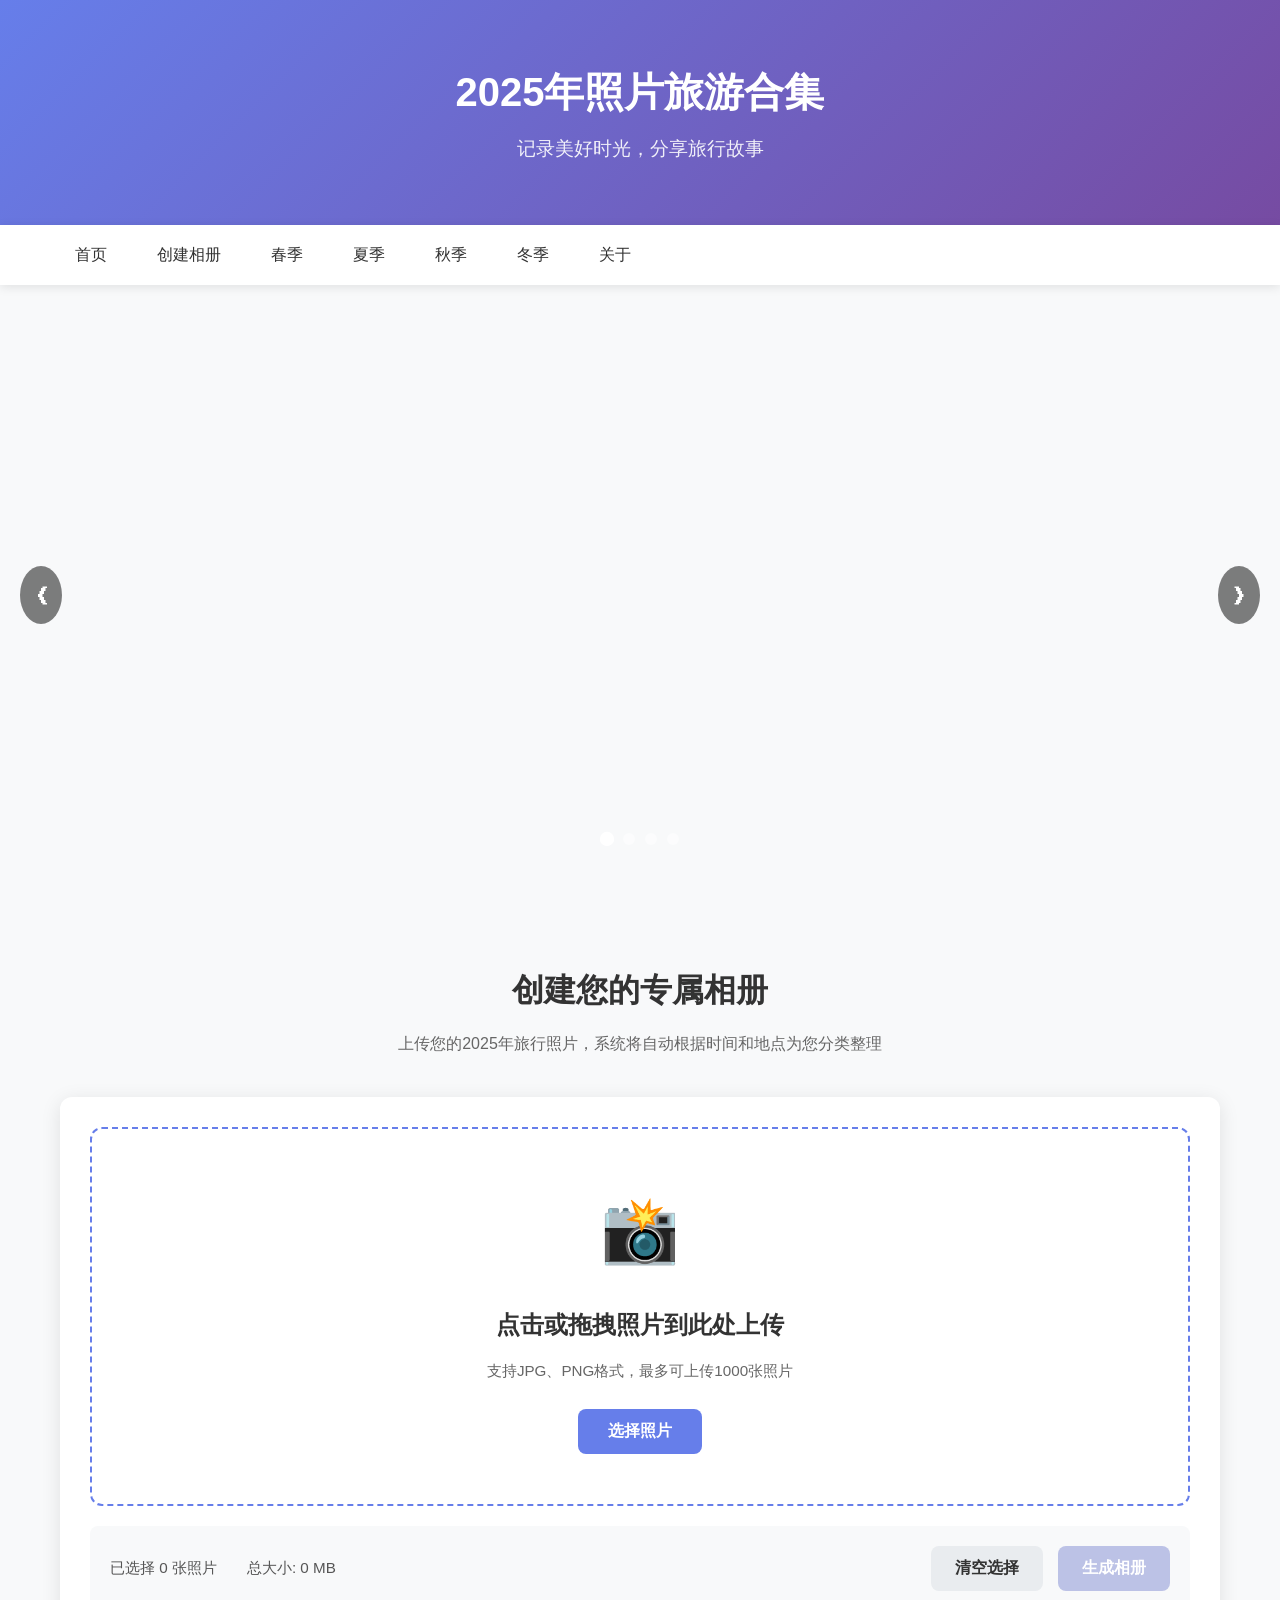
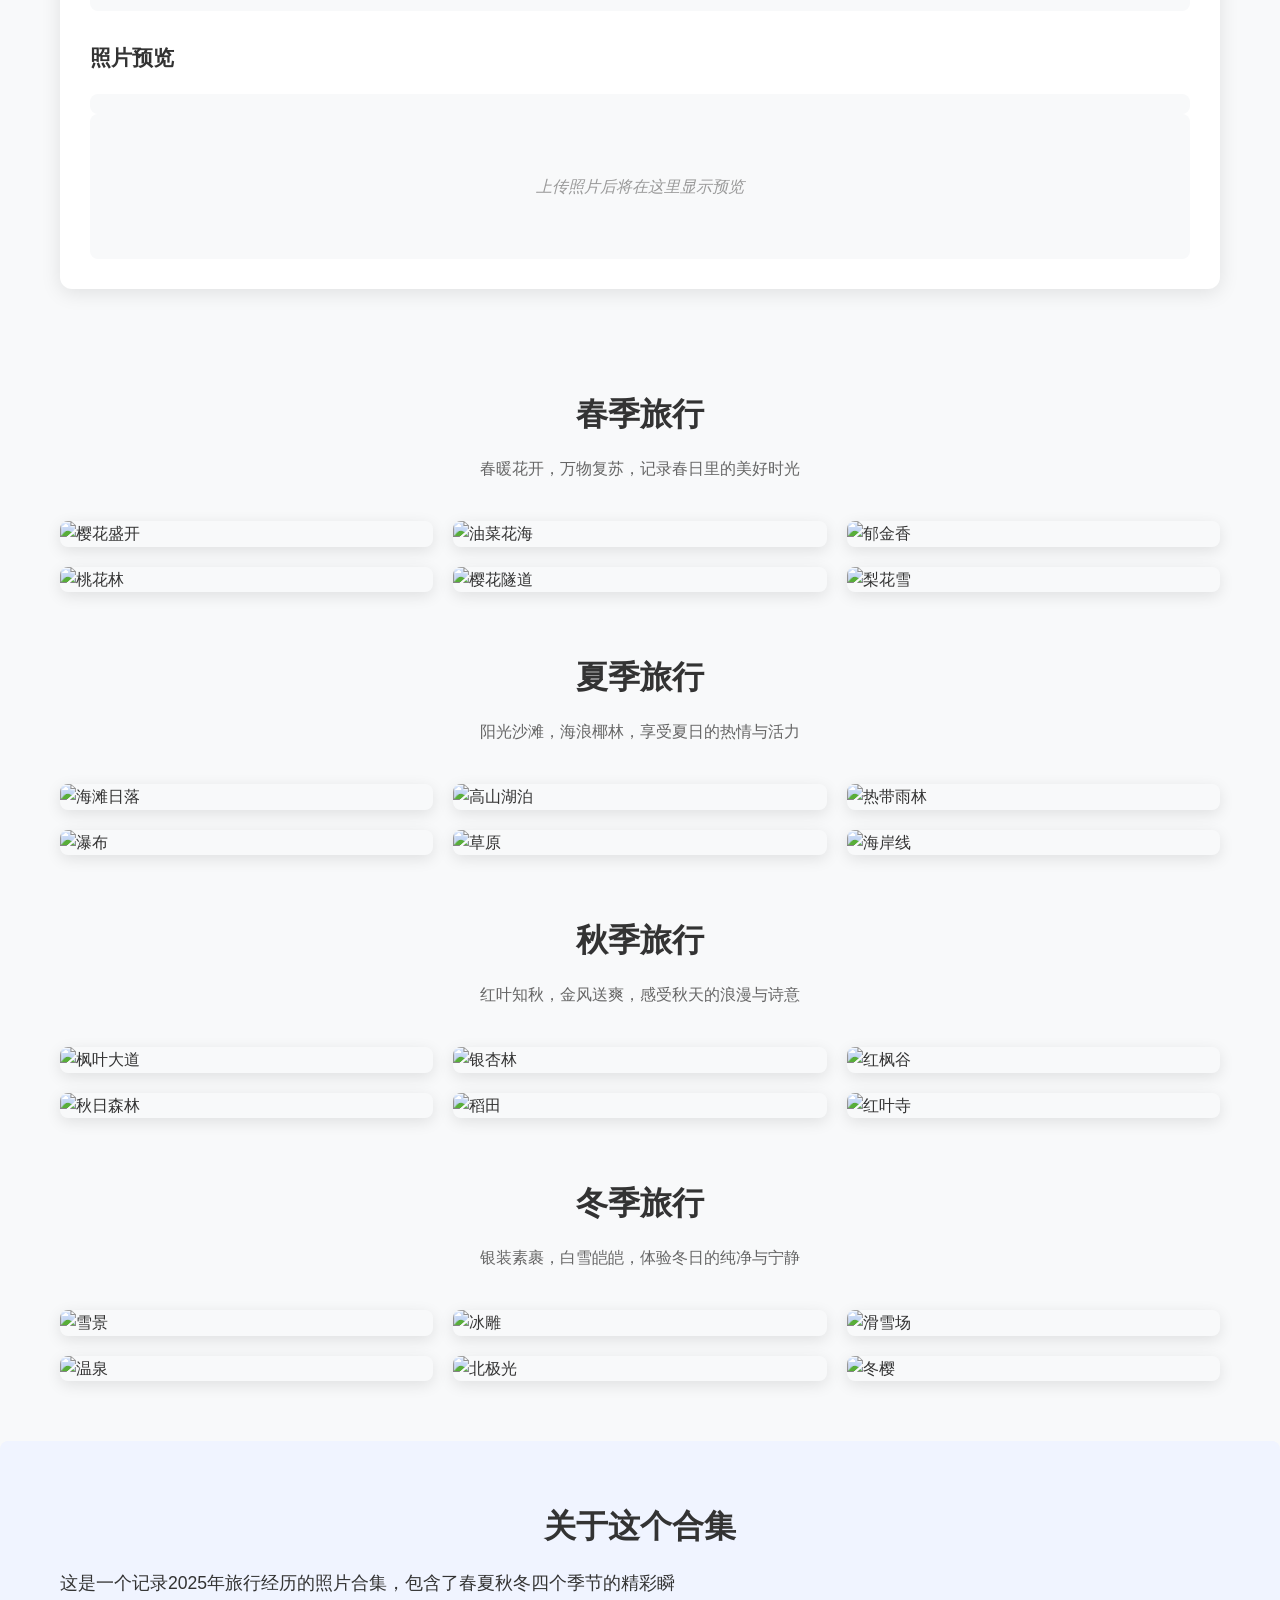
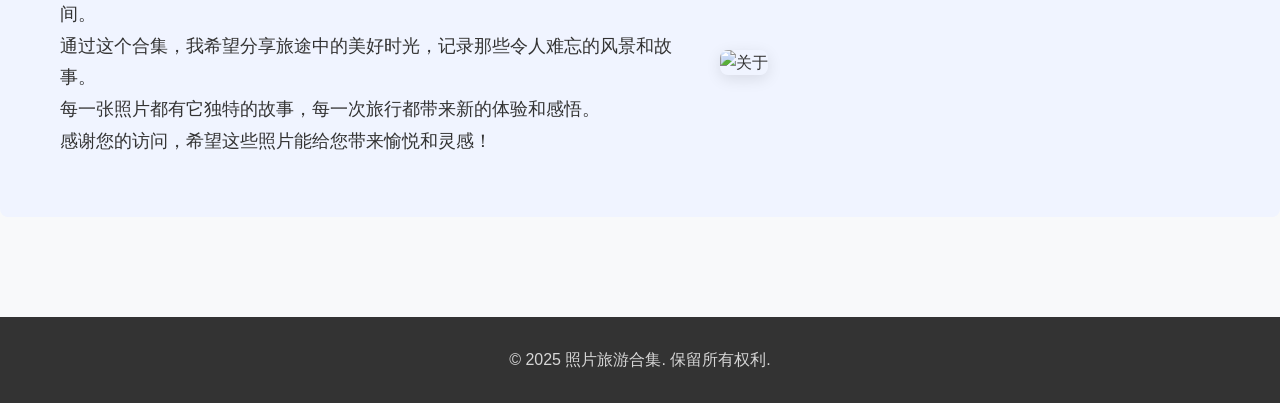
==== index.html @ 83afb037 "Initial commit: 2025年照片旅游合集" ====
<!DOCTYPE html>
<html lang="zh-CN">
<head>
    <meta charset="UTF-8">
    <meta name="viewport" content="width=device-width, initial-scale=1.0">
    <title>2025年照片旅游合集</title>
    <link rel="stylesheet" href="styles.css">
    <!-- EXIF.js库用于提取照片元数据 -->
    <script src="https://cdn.jsdelivr.net/npm/exif-js@2.3.0/exif.min.js"></script>
</head>
<body>
    <!-- 页面头部 -->
    <header class="header">
        <div class="header-content">
            <h1 class="title">2025年照片旅游合集</h1>
            <p class="subtitle">记录美好时光，分享旅行故事</p>
        </div>
    </header>

    <!-- 导航菜单 -->
    <nav class="navbar">
        <div class="nav-container">
            <ul class="nav-menu">
                <li class="nav-item"><a href="#home" class="nav-link active">首页</a></li>
                <li class="nav-item"><a href="#upload" class="nav-link">创建相册</a></li>
                <li class="nav-item"><a href="#spring" class="nav-link">春季</a></li>
                <li class="nav-item"><a href="#summer" class="nav-link">夏季</a></li>
                <li class="nav-item"><a href="#autumn" class="nav-link">秋季</a></li>
                <li class="nav-item"><a href="#winter" class="nav-link">冬季</a></li>
                <li class="nav-item"><a href="#about" class="nav-link">关于</a></li>
            </ul>
            <!-- 移动端菜单按钮 -->
            <button class="menu-toggle" id="menuToggle">
                <span class="bar"></span>
                <span class="bar"></span>
                <span class="bar"></span>
            </button>
        </div>
    </nav>

    <!-- 主内容区域 -->
    <main class="main-content">
        <!-- 首页横幅 -->
        <section id="home" class="hero-section">
            <div class="hero-container">
                <div class="hero-slideshow" id="heroSlideshow">
                    <div class="slideshow-slide active">
                        <img src="https://picsum.photos/1200/600?random=1" alt="旅行照片1" class="hero-image">
                        <div class="slide-caption">
                            <h2>春日樱花季</h2>
                            <p>日本 · 东京</p>
                        </div>
                    </div>
                    <div class="slideshow-slide">
                        <img src="https://picsum.photos/1200/600?random=2" alt="旅行照片2" class="hero-image">
                        <div class="slide-caption">
                            <h2>夏日海滩</h2>
                            <p>泰国 · 普吉岛</p>
                        </div>
                    </div>
                    <div class="slideshow-slide">
                        <img src="https://picsum.photos/1200/600?random=3" alt="旅行照片3" class="hero-image">
                        <div class="slide-caption">
                            <h2>秋日红叶</h2>
                            <p>加拿大 · 枫叶大道</p>
                        </div>
                    </div>
                    <div class="slideshow-slide">
                        <img src="https://picsum.photos/1200/600?random=4" alt="旅行照片4" class="hero-image">
                        <div class="slide-caption">
                            <h2>冬日雪景</h2>
                            <p>瑞士 · 阿尔卑斯山</p>
                        </div>
                    </div>
                </div>
                <!-- 轮播控制按钮 -->
                <button class="slideshow-btn prev-btn" id="prevBtn">&#10094;</button>
                <button class="slideshow-btn next-btn" id="nextBtn">&#10095;</button>
                <!-- 轮播指示器 -->
                <div class="slideshow-indicators" id="slideshowIndicators"></div>
            </div>
        </section>

        <!-- 照片上传区域 -->
        <section id="upload" class="upload-section">
            <div class="container">
                <h2 class="section-title">创建您的专属相册</h2>
                <p class="section-description">上传您的2025年旅行照片，系统将自动根据时间和地点为您分类整理</p>
                
                <div class="upload-container">
                    <!-- 上传区域 -->
                    <div class="upload-area" id="uploadArea">
                        <div class="upload-content">
                            <div class="upload-icon">📸</div>
                            <h3>点击或拖拽照片到此处上传</h3>
                            <p>支持JPG、PNG格式，最多可上传1000张照片</p>
                            <input type="file" id="fileInput" accept="image/*" multiple>
                            <button class="upload-btn" id="uploadBtn">选择照片</button>
                        </div>
                    </div>
                    
                    <!-- 上传信息和控制 -->
                    <div class="upload-info">
                        <div class="info-stats">
                            <span id="photoCount">已选择 0 张照片</span>
                            <span id="totalSize">总大小: 0 MB</span>
                        </div>
                        <div class="info-actions">
                            <button class="btn btn-secondary" id="clearBtn">清空选择</button>
                            <button class="btn btn-primary" id="generateBtn" disabled>生成相册</button>
                        </div>
                    </div>
                    
                    <!-- 照片预览区域 -->
                    <div class="preview-container">
                        <h3>照片预览</h3>
                        <div class="preview-grid" id="previewGrid"></div>
                        <div class="preview-placeholder" id="previewPlaceholder">
                            <p>上传照片后将在这里显示预览</p>
                        </div>
                    </div>
                </div>
            </div>
        </section>

        <!-- 春季照片集 -->
        <section id="spring" class="gallery-section">
            <div class="container">
                <h2 class="section-title">春季旅行</h2>
                <p class="section-description">春暖花开，万物复苏，记录春日里的美好时光</p>
                <div class="photo-grid" id="springGrid"></div>
            </div>
        </section>

        <!-- 夏季照片集 -->
        <section id="summer" class="gallery-section">
            <div class="container">
                <h2 class="section-title">夏季旅行</h2>
                <p class="section-description">阳光沙滩，海浪椰林，享受夏日的热情与活力</p>
                <div class="photo-grid" id="summerGrid"></div>
            </div>
        </section>

        <!-- 秋季照片集 -->
        <section id="autumn" class="gallery-section">
            <div class="container">
                <h2 class="section-title">秋季旅行</h2>
                <p class="section-description">红叶知秋，金风送爽，感受秋天的浪漫与诗意</p>
                <div class="photo-grid" id="autumnGrid"></div>
            </div>
        </section>

        <!-- 冬季照片集 -->
        <section id="winter" class="gallery-section">
            <div class="container">
                <h2 class="section-title">冬季旅行</h2>
                <p class="section-description">银装素裹，白雪皑皑，体验冬日的纯净与宁静</p>
                <div class="photo-grid" id="winterGrid"></div>
            </div>
        </section>

        <!-- 关于页面 -->
        <section id="about" class="about-section">
            <div class="container">
                <h2 class="section-title">关于这个合集</h2>
                <div class="about-content">
                    <div class="about-text">
                        <p>这是一个记录2025年旅行经历的照片合集，包含了春夏秋冬四个季节的精彩瞬间。</p>
                        <p>通过这个合集，我希望分享旅途中的美好时光，记录那些令人难忘的风景和故事。</p>
                        <p>每一张照片都有它独特的故事，每一次旅行都带来新的体验和感悟。</p>
                        <p>感谢您的访问，希望这些照片能给您带来愉悦和灵感！</p>
                    </div>
                    <div class="about-image">
                        <img src="https://picsum.photos/500/300?random=10" alt="关于" class="about-img">
                    </div>
                </div>
            </div>
        </section>
    </main>

    <!-- 图片预览模态框 -->
    <div id="imageModal" class="modal">
        <span class="close-modal">&times;</span>
        <img class="modal-content" id="modalImage">
        <div id="modalCaption" class="modal-caption"></div>
    </div>

    <!-- 页面底部 -->
    <footer class="footer">
        <div class="container">
            <p>&copy; 2025 照片旅游合集. 保留所有权利.</p>
        </div>
    </footer>

    <!-- JavaScript 文件 -->
    <script src="script.js"></script>
</body>
</html>
---- styles.css ----
/* 全局样式重置 */
* {
    margin: 0;
    padding: 0;
    box-sizing: border-box;
}

body {
    font-family: 'Segoe UI', Tahoma, Geneva, Verdana, sans-serif;
    line-height: 1.6;
    color: #333;
    background-color: #f8f9fa;
}

/* 容器样式 */
.container {
    max-width: 1200px;
    margin: 0 auto;
    padding: 0 20px;
}

/* 页面头部 */
.header {
    background: linear-gradient(135deg, #667eea 0%, #764ba2 100%);
    color: white;
    padding: 60px 0;
    text-align: center;
    box-shadow: 0 2px 10px rgba(0, 0, 0, 0.1);
}

.header-content {
    max-width: 800px;
    margin: 0 auto;
}

.title {
    font-size: 2.5rem;
    margin-bottom: 10px;
    font-weight: 700;
}

.subtitle {
    font-size: 1.2rem;
    opacity: 0.9;
    font-weight: 300;
}

/* 导航栏 */
.navbar {
    background-color: white;
    box-shadow: 0 2px 10px rgba(0, 0, 0, 0.1);
    position: sticky;
    top: 0;
    z-index: 1000;
}

.nav-container {
    max-width: 1200px;
    margin: 0 auto;
    padding: 0 20px;
    display: flex;
    justify-content: space-between;
    align-items: center;
    height: 60px;
}

.nav-menu {
    display: flex;
    list-style: none;
    gap: 20px;
}

.nav-link {
    text-decoration: none;
    color: #333;
    font-weight: 500;
    padding: 8px 15px;
    border-radius: 4px;
    transition: all 0.3s ease;
}

.nav-link:hover, .nav-link.active {
    color: #667eea;
    background-color: #f0f4ff;
}

/* 移动端菜单按钮 */
.menu-toggle {
    display: none;
    flex-direction: column;
    cursor: pointer;
    background: none;
    border: none;
}

.bar {
    width: 25px;
    height: 3px;
    background-color: #333;
    margin: 3px 0;
    transition: 0.3s;
}

/* 主内容区域 */
.main-content {
    padding: 40px 0;
}

/* 英雄区域 - 轮播图 */
.hero-section {
    position: relative;
    height: 60vh;
    overflow: hidden;
    margin-bottom: 40px;
}

.hero-container {
    position: relative;
    height: 100%;
}

.hero-slideshow {
    position: relative;
    height: 100%;
}

.slideshow-slide {
    position: absolute;
    top: 0;
    left: 0;
    width: 100%;
    height: 100%;
    opacity: 0;
    transition: opacity 1s ease;
}

.slideshow-slide.active {
    opacity: 1;
}

.hero-image {
    width: 100%;
    height: 100%;
    object-fit: cover;
}

.slide-caption {
    position: absolute;
    bottom: 0;
    left: 0;
    right: 0;
    background: linear-gradient(to top, rgba(0, 0, 0, 0.7), transparent);
    color: white;
    padding: 40px;
}

.slide-caption h2 {
    font-size: 2rem;
    margin-bottom: 10px;
}

.slide-caption p {
    font-size: 1.2rem;
    opacity: 0.9;
}

/* 轮播控制按钮 */
.slideshow-btn {
    position: absolute;
    top: 50%;
    transform: translateY(-50%);
    background: rgba(0, 0, 0, 0.5);
    color: white;
    border: none;
    padding: 15px;
    font-size: 1.5rem;
    cursor: pointer;
    z-index: 10;
    transition: all 0.3s ease;
    border-radius: 50%;
}

.slideshow-btn:hover {
    background: rgba(0, 0, 0, 0.8);
    transform: translateY(-50%) scale(1.1);
}

.prev-btn {
    left: 20px;
}

.next-btn {
    right: 20px;
}

/* 轮播指示器 */
.slideshow-indicators {
    position: absolute;
    bottom: 20px;
    left: 50%;
    transform: translateX(-50%);
    display: flex;
    gap: 10px;
    z-index: 10;
}

.indicator {
    width: 12px;
    height: 12px;
    background: rgba(255, 255, 255, 0.5);
    border-radius: 50%;
    cursor: pointer;
    transition: all 0.3s ease;
}

.indicator.active {
    background: white;
    transform: scale(1.2);
}

/* 照片集区域 */
.gallery-section {
    margin-bottom: 60px;
}

.section-title {
    font-size: 2rem;
    text-align: center;
    margin-bottom: 15px;
    color: #333;
}

.section-description {
    text-align: center;
    color: #666;
    margin-bottom: 40px;
    max-width: 600px;
    margin-left: auto;
    margin-right: auto;
}

/* 照片网格 */
.photo-grid {
    display: grid;
    grid-template-columns: repeat(auto-fill, minmax(280px, 1fr));
    gap: 20px;
}

.photo-item {
    position: relative;
    overflow: hidden;
    border-radius: 8px;
    box-shadow: 0 4px 15px rgba(0, 0, 0, 0.1);
    transition: all 0.3s ease;
    cursor: pointer;
}

.photo-item:hover {
    transform: translateY(-5px);
    box-shadow: 0 8px 25px rgba(0, 0, 0, 0.15);
}

.photo-img {
    width: 100%;
    height: 250px;
    object-fit: cover;
    transition: transform 0.3s ease;
}

.photo-item:hover .photo-img {
    transform: scale(1.1);
}

.photo-overlay {
    position: absolute;
    bottom: 0;
    left: 0;
    right: 0;
    background: linear-gradient(to top, rgba(0, 0, 0, 0.7), transparent);
    color: white;
    padding: 20px;
    transform: translateY(100%);
    transition: transform 0.3s ease;
}

.photo-item:hover .photo-overlay {
    transform: translateY(0);
}

.photo-title {
    font-size: 1.2rem;
    margin-bottom: 5px;
}

.photo-location {
    font-size: 0.9rem;
    opacity: 0.9;
}

.photo-date {
    font-size: 0.85rem;
    opacity: 0.8;
    margin-top: 5px;
}

/* 关于区域 */
.about-section {
    background-color: #f0f4ff;
    padding: 60px 0;
    border-radius: 8px;
}

.about-content {
    display: flex;
    gap: 40px;
    align-items: center;
}

.about-text {
    flex: 1;
    font-size: 1.1rem;
    line-height: 1.8;
}

.about-image {
    flex: 1;
    max-width: 500px;
}

.about-img {
    width: 100%;
    border-radius: 8px;
    box-shadow: 0 4px 15px rgba(0, 0, 0, 0.1);
}

/* 图片预览模态框 */
.modal {
    display: none;
    position: fixed;
    z-index: 2000;
    left: 0;
    top: 0;
    width: 100%;
    height: 100%;
    overflow: auto;
    background-color: rgba(0, 0, 0, 0.9);
    padding: 20px;
}

.modal.show {
    display: flex;
    justify-content: center;
    align-items: center;
}

.modal-content {
    max-width: 90%;
    max-height: 90vh;
    object-fit: contain;
    border-radius: 8px;
}

.close-modal {
    position: absolute;
    top: 20px;
    right: 35px;
    color: #f1f1f1;
    font-size: 40px;
    font-weight: bold;
    cursor: pointer;
    transition: 0.3s;
    z-index: 2100;
}

.close-modal:hover, .close-modal:focus {
    color: #bbb;
    text-decoration: none;
    cursor: pointer;
}

.modal-caption {
    text-align: center;
    color: #ccc;
    padding: 10px 0;
    font-size: 1.1rem;
}

/* 页面底部 */
.footer {
    background-color: #333;
    color: white;
    text-align: center;
    padding: 30px 0;
    margin-top: 60px;
}

.footer p {
    opacity: 0.8;
}

/* 上传区域 */
.upload-section {
    background-color: #f8f9fa;
    padding: 60px 0;
    margin-bottom: 40px;
}

.upload-container {
    background-color: white;
    border-radius: 12px;
    padding: 30px;
    box-shadow: 0 4px 20px rgba(0, 0, 0, 0.1);
}

/* 上传区域样式 */
.upload-area {
    border: 2px dashed #667eea;
    border-radius: 12px;
    padding: 50px;
    text-align: center;
    cursor: pointer;
    transition: all 0.3s ease;
    margin-bottom: 20px;
}

.upload-area:hover,
.upload-area.dragover {
    border-color: #764ba2;
    background-color: #f0f4ff;
    transform: translateY(-2px);
}

.upload-content {
    display: flex;
    flex-direction: column;
    align-items: center;
    gap: 15px;
}

.upload-icon {
    font-size: 4rem;
    margin-bottom: 10px;
}

.upload-area h3 {
    font-size: 1.5rem;
    color: #333;
    margin: 0;
}

.upload-area p {
    color: #666;
    margin: 0;
    font-size: 0.95rem;
}

/* 文件输入样式 */
#fileInput {
    display: none;
}

/* 按钮样式 */
.btn {
    padding: 12px 24px;
    border: none;
    border-radius: 8px;
    font-size: 1rem;
    font-weight: 600;
    cursor: pointer;
    transition: all 0.3s ease;
    text-decoration: none;
    display: inline-block;
    text-align: center;
}

.btn-primary {
    background-color: #667eea;
    color: white;
}

.btn-primary:hover {
    background-color: #5568d3;
    transform: translateY(-2px);
    box-shadow: 0 4px 12px rgba(102, 126, 234, 0.3);
}

.btn-primary:disabled {
    background-color: #bcc2e6;
    cursor: not-allowed;
    transform: none;
    box-shadow: none;
}

.btn-secondary {
    background-color: #e9ecef;
    color: #333;
}

.btn-secondary:hover {
    background-color: #dee2e6;
    transform: translateY(-2px);
}

.upload-btn {
    background-color: #667eea;
    color: white;
    padding: 12px 30px;
    border: none;
    border-radius: 8px;
    font-size: 1rem;
    font-weight: 600;
    cursor: pointer;
    transition: all 0.3s ease;
    margin-top: 10px;
}

.upload-btn:hover {
    background-color: #5568d3;
    transform: translateY(-2px);
    box-shadow: 0 4px 12px rgba(102, 126, 234, 0.3);
}

/* 上传信息样式 */
.upload-info {
    display: flex;
    justify-content: space-between;
    align-items: center;
    margin-bottom: 30px;
    padding: 20px;
    background-color: #f8f9fa;
    border-radius: 8px;
}

.info-stats {
    display: flex;
    gap: 30px;
    font-size: 0.95rem;
    color: #555;
}

.info-actions {
    display: flex;
    gap: 15px;
}

/* 预览区域样式 */
.preview-container {
    margin-top: 30px;
}

.preview-container h3 {
    margin-bottom: 20px;
    color: #333;
    font-size: 1.3rem;
}

.preview-grid {
    display: grid;
    grid-template-columns: repeat(auto-fill, minmax(120px, 1fr));
    gap: 12px;
    margin-top: 20px;
    max-height: 400px;
    overflow-y: auto;
    padding: 10px;
    background-color: #f8f9fa;
    border-radius: 8px;
}

.preview-item {
    position: relative;
    border-radius: 6px;
    overflow: hidden;
    box-shadow: 0 2px 8px rgba(0, 0, 0, 0.1);
    cursor: pointer;
    transition: all 0.3s ease;
}

.preview-item:hover {
    transform: scale(1.05);
    box-shadow: 0 4px 12px rgba(0, 0, 0, 0.15);
}

.preview-item img {
    width: 100%;
    height: 100px;
    object-fit: cover;
}

.preview-item .remove-btn {
    position: absolute;
    top: 5px;
    right: 5px;
    background-color: rgba(255, 0, 0, 0.8);
    color: white;
    border: none;
    border-radius: 50%;
    width: 24px;
    height: 24px;
    font-size: 14px;
    cursor: pointer;
    display: flex;
    align-items: center;
    justify-content: center;
    transition: all 0.3s ease;
    opacity: 0;
}

.preview-item:hover .remove-btn {
    opacity: 1;
}

.preview-item .remove-btn:hover {
    background-color: rgba(255, 0, 0, 1);
    transform: scale(1.1);
}

/* 预览占位符 */
.preview-placeholder {
    text-align: center;
    padding: 60px 20px;
    color: #999;
    background-color: #f8f9fa;
    border-radius: 8px;
    font-style: italic;
}

/* 滚动条样式 */
.preview-grid::-webkit-scrollbar {
    width: 8px;
}

.preview-grid::-webkit-scrollbar-track {
    background: #f1f1f1;
    border-radius: 4px;
}

.preview-grid::-webkit-scrollbar-thumb {
    background: #c1c1c1;
    border-radius: 4px;
}

.preview-grid::-webkit-scrollbar-thumb:hover {
    background: #a8a8a8;
}

/* 响应式设计 */
@media (max-width: 768px) {
    .upload-container {
        padding: 20px;
    }
    
    .upload-area {
        padding: 30px 20px;
    }
    
    .upload-icon {
        font-size: 3rem;
    }
    
    .upload-area h3 {
        font-size: 1.3rem;
    }
    
    .upload-info {
        flex-direction: column;
        gap: 20px;
        text-align: center;
    }
    
    .info-stats {
        flex-direction: column;
        gap: 10px;
    }
    
    .info-actions {
        flex-direction: column;
        width: 100%;
    }
    
    .btn {
        width: 100%;
    }
    
    .preview-grid {
        grid-template-columns: repeat(auto-fill, minmax(100px, 1fr));
        gap: 10px;
    }
    
    .preview-item img {
        height: 80px;
    }
}

@media (max-width: 480px) {
    .upload-section {
        padding: 40px 0;
    }
    
    .upload-area {
        padding: 25px 15px;
    }
    
    .upload-icon {
        font-size: 2.5rem;
    }
    
    .upload-area h3 {
        font-size: 1.2rem;
    }
    
    .preview-grid {
        grid-template-columns: repeat(auto-fill, minmax(80px, 1fr));
        gap: 8px;
    }
    
    .preview-item img {
        height: 70px;
    }
}

/* 响应式设计 */
@media (max-width: 768px) {
    /* 头部 */
    .header {
        padding: 40px 20px;
    }
    
    .title {
        font-size: 2rem;
    }
    
    /* 导航栏 */
    .nav-menu {
        display: none;
        flex-direction: column;
        width: 100%;
        position: absolute;
        top: 60px;
        left: 0;
        background-color: white;
        box-shadow: 0 4px 10px rgba(0, 0, 0, 0.1);
        padding: 20px;
    }
    
    .nav-menu.active {
        display: flex;
    }
    
    .menu-toggle {
        display: flex;
    }
    
    /* 英雄区域 */
    .hero-section {
        height: 50vh;
    }
    
    .slide-caption h2 {
        font-size: 1.5rem;
    }
    
    .slide-caption p {
        font-size: 1rem;
    }
    
    /* 照片网格 */
    .photo-grid {
        grid-template-columns: repeat(auto-fill, minmax(250px, 1fr));
        gap: 15px;
    }
    
    /* 关于区域 */
    .about-content {
        flex-direction: column;
        text-align: center;
    }
    
    .about-image {
        max-width: 100%;
    }
    
    /* 模态框 */
    .close-modal {
        font-size: 30px;
        top: 10px;
        right: 20px;
    }
}

@media (max-width: 480px) {
    /* 头部 */
    .title {
        font-size: 1.8rem;
    }
    
    .subtitle {
        font-size: 1rem;
    }
    
    /* 英雄区域 */
    .hero-section {
        height: 40vh;
    }
    
    .slideshow-btn {
        padding: 10px;
        font-size: 1.2rem;
    }
    
    /* 照片网格 */
    .photo-grid {
        grid-template-columns: 1fr;
        gap: 15px;
    }
    
    .photo-img {
        height: 200px;
    }
    
    /* 主内容区域 */
    .main-content {
        padding: 20px 0;
    }
    
    .gallery-section {
        margin-bottom: 40px;
    }
}

/* 平滑滚动 */
html {
    scroll-behavior: smooth;
}

/* 加载动画 */
.photo-item {
    animation: fadeInUp 0.6s ease;
}

@keyframes fadeInUp {
    from {
        opacity: 0;
        transform: translateY(30px);
    }
    to {
        opacity: 1;
        transform: translateY(0);
    }
}

/* 延迟加载动画 */
.photo-item:nth-child(1) { animation-delay: 0.1s; }
.photo-item:nth-child(2) { animation-delay: 0.2s; }
.photo-item:nth-child(3) { animation-delay: 0.3s; }
.photo-item:nth-child(4) { animation-delay: 0.4s; }
.photo-item:nth-child(5) { animation-delay: 0.5s; }
.photo-item:nth-child(6) { animation-delay: 0.6s; }
.photo-item:nth-child(7) { animation-delay: 0.7s; }
.photo-item:nth-child(8) { animation-delay: 0.8s; }
.photo-item:nth-child(9) { animation-delay: 0.9s; }
.photo-item:nth-child(10) { animation-delay: 1s; }
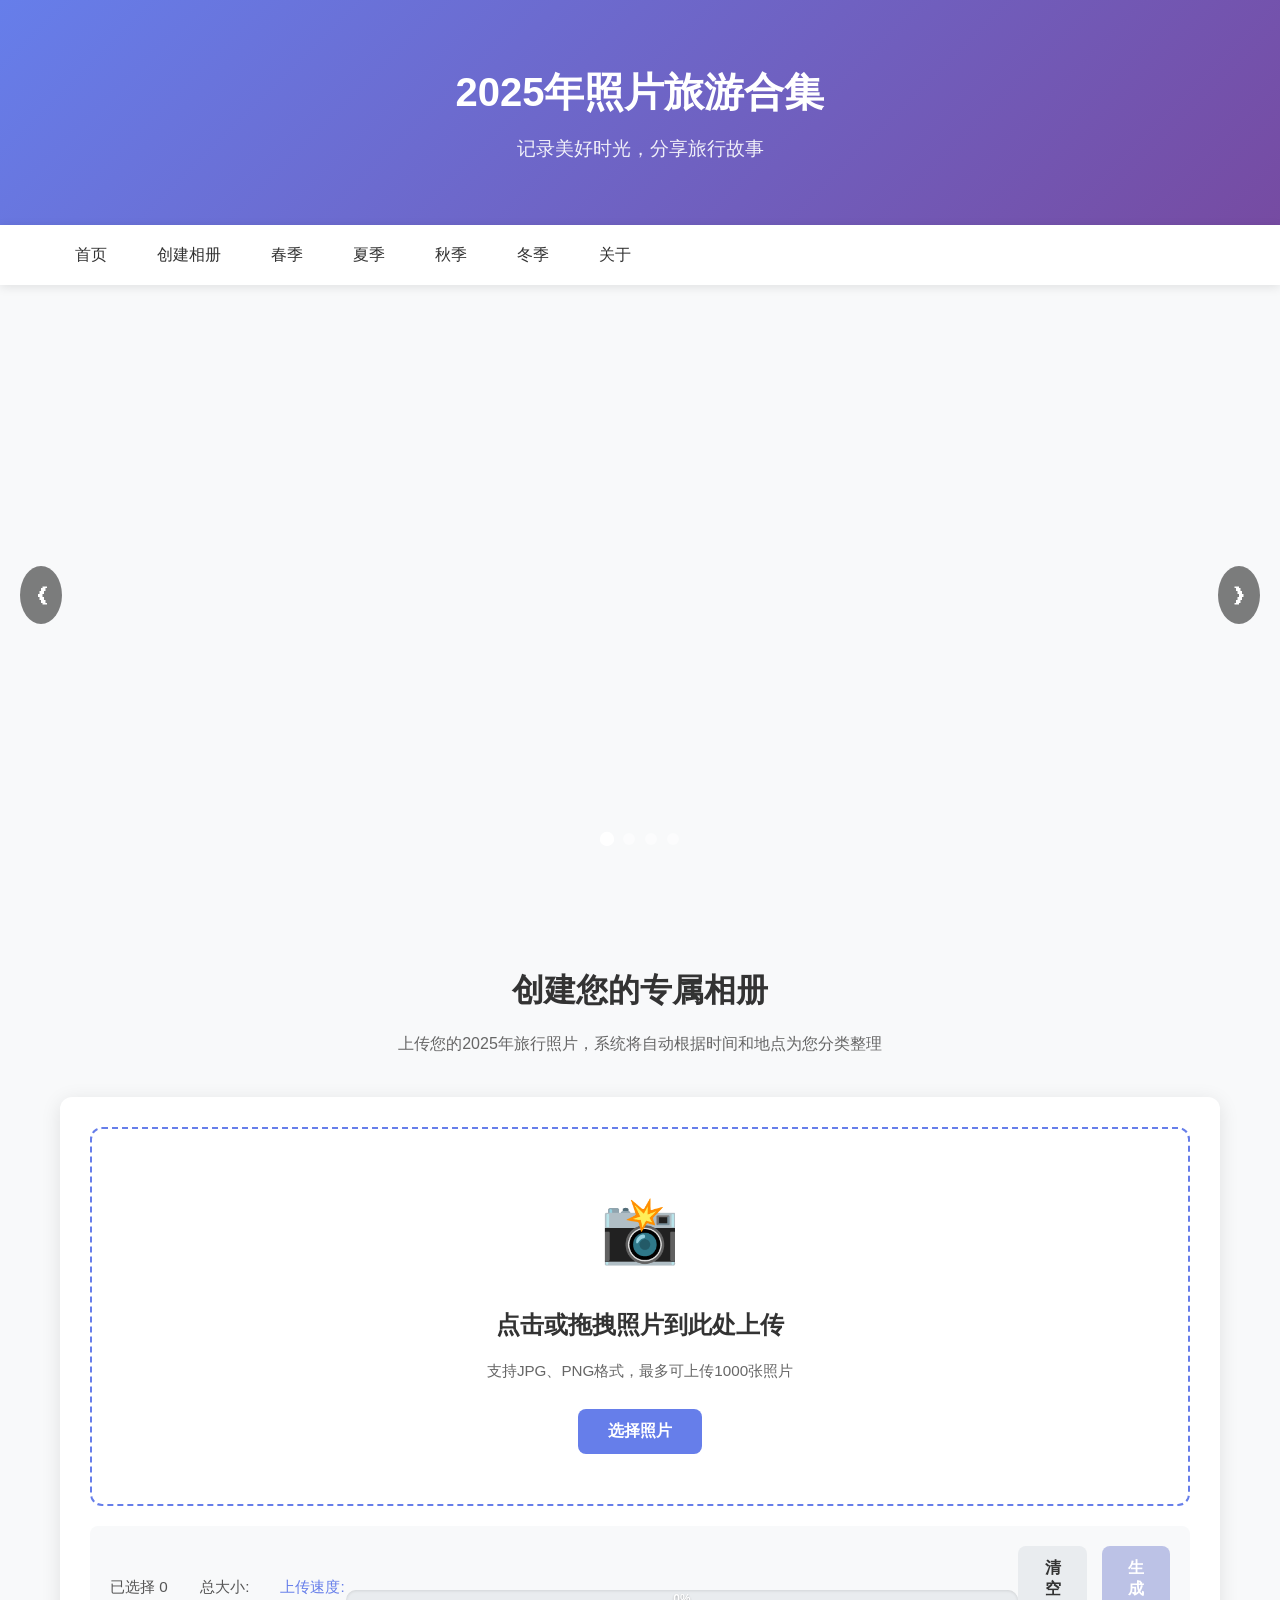
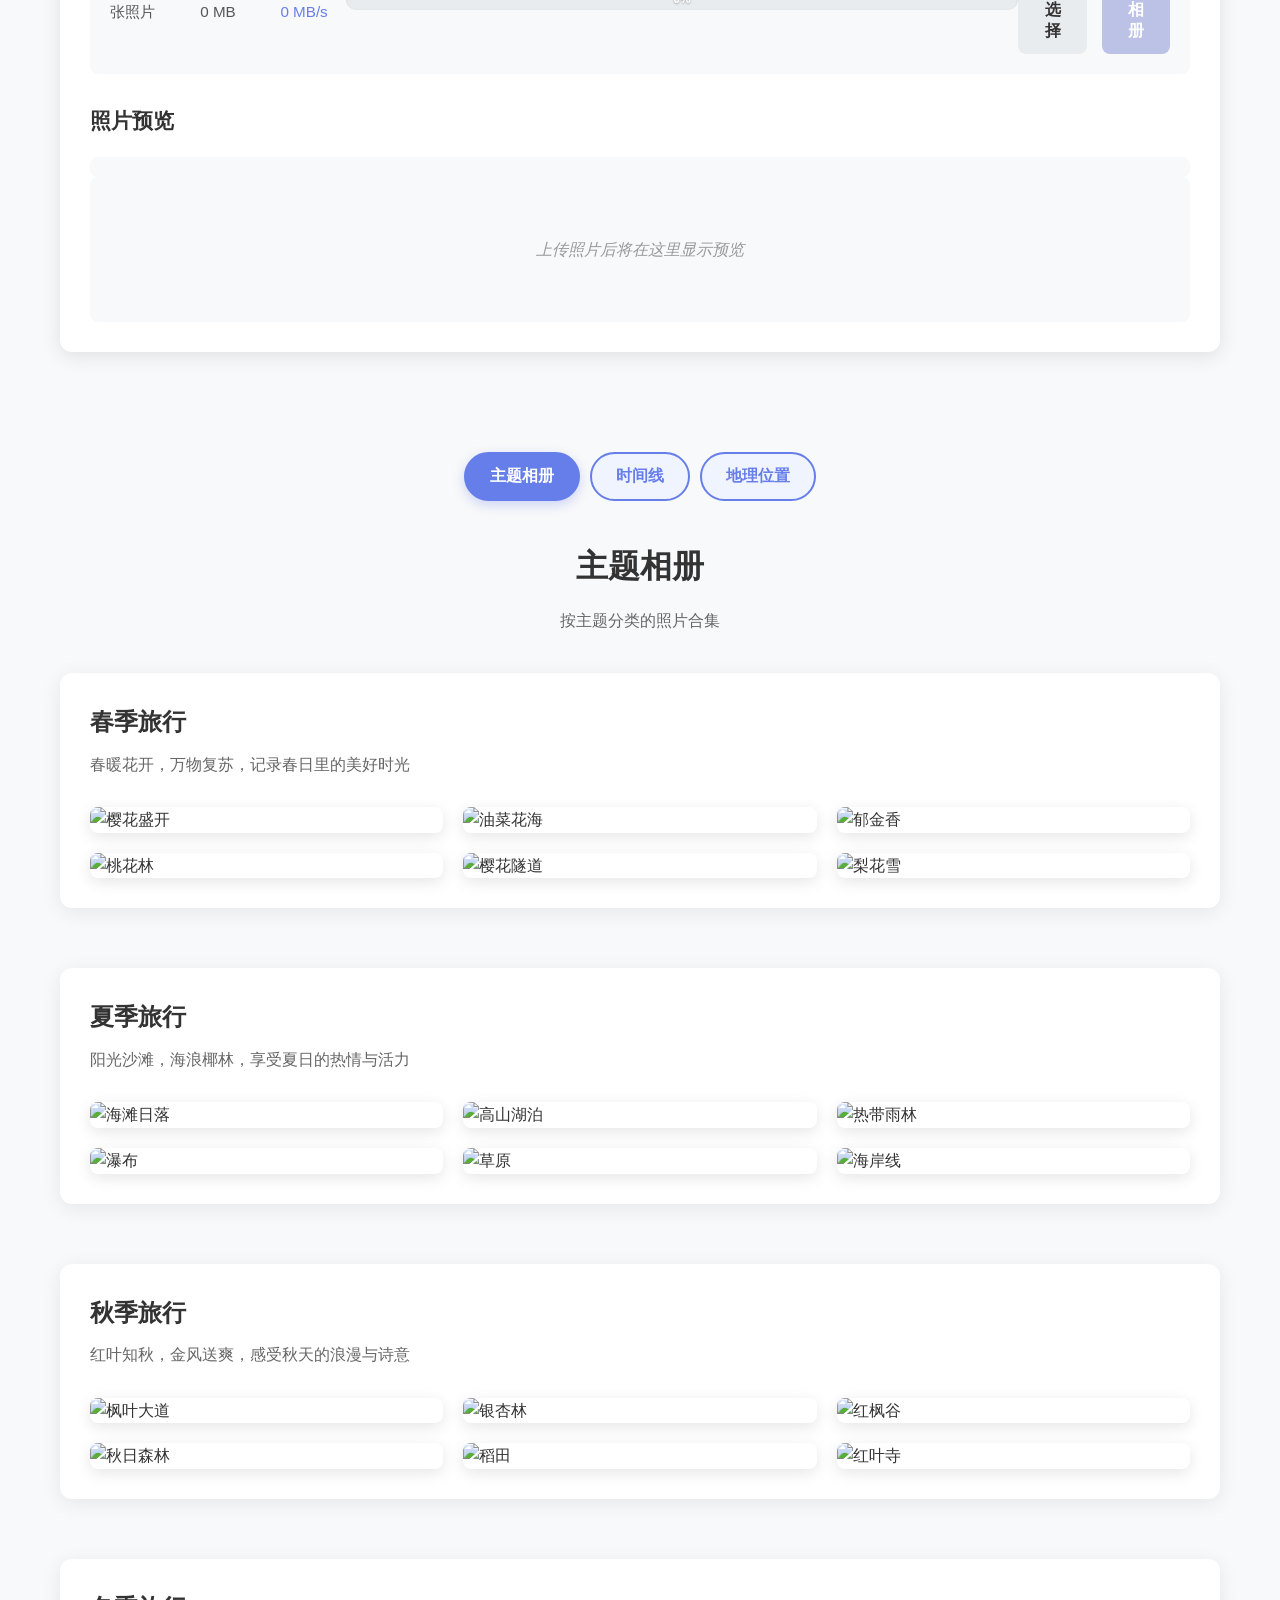
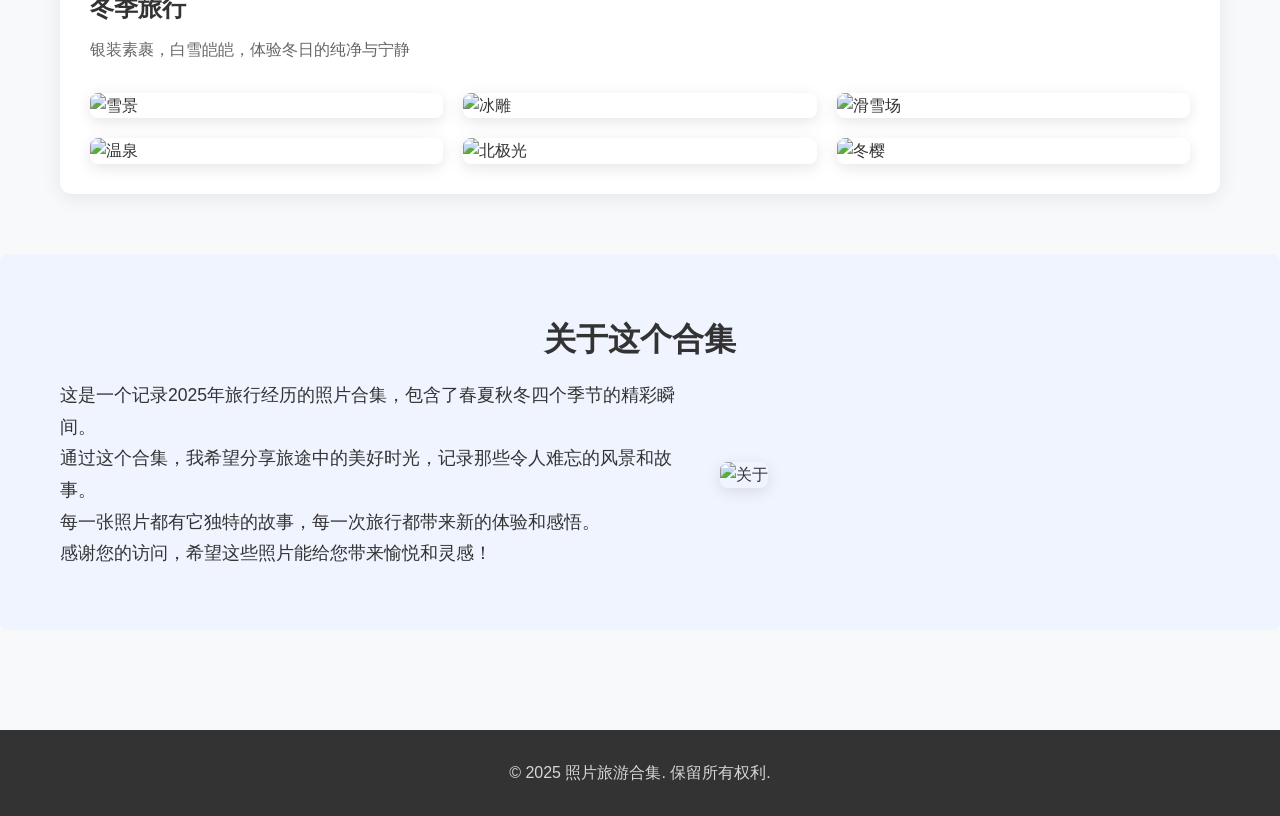
==== commit 48cb2781: "实现多维度合集呈现和分享功能" ====
--- a/index.html
+++ b/index.html
@@ -104,10 +104,30 @@
                         <div class="info-stats">
                             <span id="photoCount">已选择 0 张照片</span>
                             <span id="totalSize">总大小: 0 MB</span>
+                            <span id="uploadSpeed">上传速度: 0 MB/s</span>
+                        </div>
+                        <!-- 上传进度条 -->
+                        <div class="upload-progress-container">
+                            <div class="upload-progress" id="uploadProgress">
+                                <div class="upload-progress-bar" id="uploadProgressBar"></div>
+                                <span class="upload-progress-text" id="uploadProgressText">0%</span>
+                            </div>
                         </div>
                         <div class="info-actions">
                             <button class="btn btn-secondary" id="clearBtn">清空选择</button>
                             <button class="btn btn-primary" id="generateBtn" disabled>生成相册</button>
+                        </div>
+                    </div>
+                    
+                    <!-- 分享功能 -->
+                    <div class="share-container" id="shareContainer" style="display: none;">
+                        <h3>分享您的相册</h3>
+                        <div class="share-content">
+                            <div class="share-link-container">
+                                <input type="text" id="shareLink" readonly placeholder="生成的分享链接">
+                                <button class="btn btn-secondary" id="copyLinkBtn">复制链接</button>
+                            </div>
+                            <p class="share-description">生成的链接可以在手机端查看，支持长网页形式浏览</p>
                         </div>
                     </div>
                     
@@ -123,39 +143,63 @@
             </div>
         </section>
 
-        <!-- 春季照片集 -->
-        <section id="spring" class="gallery-section">
+        <!-- 合集类型切换 -->
+        <section id="gallery" class="gallery-section">
             <div class="container">
-                <h2 class="section-title">春季旅行</h2>
-                <p class="section-description">春暖花开，万物复苏，记录春日里的美好时光</p>
-                <div class="photo-grid" id="springGrid"></div>
-            </div>
-        </section>
-
-        <!-- 夏季照片集 -->
-        <section id="summer" class="gallery-section">
-            <div class="container">
-                <h2 class="section-title">夏季旅行</h2>
-                <p class="section-description">阳光沙滩，海浪椰林，享受夏日的热情与活力</p>
-                <div class="photo-grid" id="summerGrid"></div>
-            </div>
-        </section>
-
-        <!-- 秋季照片集 -->
-        <section id="autumn" class="gallery-section">
-            <div class="container">
-                <h2 class="section-title">秋季旅行</h2>
-                <p class="section-description">红叶知秋，金风送爽，感受秋天的浪漫与诗意</p>
-                <div class="photo-grid" id="autumnGrid"></div>
-            </div>
-        </section>
-
-        <!-- 冬季照片集 -->
-        <section id="winter" class="gallery-section">
-            <div class="container">
-                <h2 class="section-title">冬季旅行</h2>
-                <p class="section-description">银装素裹，白雪皑皑，体验冬日的纯净与宁静</p>
-                <div class="photo-grid" id="winterGrid"></div>
+                <!-- 合集类型切换按钮 -->
+                <div class="gallery-tabs">
+                    <button class="tab-btn active" data-tab="theme">主题相册</button>
+                    <button class="tab-btn" data-tab="timeline">时间线</button>
+                    <button class="tab-btn" data-tab="map">地理位置</button>
+                </div>
+                
+                <!-- 主题相册视图 -->
+                <div class="tab-content active" id="themeContent">
+                    <h2 class="section-title">主题相册</h2>
+                    <p class="section-description">按主题分类的照片合集</p>
+                    
+                    <!-- 春季照片集 -->
+                    <div class="season-gallery">
+                        <h3 class="season-title">春季旅行</h3>
+                        <p class="season-description">春暖花开，万物复苏，记录春日里的美好时光</p>
+                        <div class="photo-grid" id="springGrid"></div>
+                    </div>
+                    
+                    <!-- 夏季照片集 -->
+                    <div class="season-gallery">
+                        <h3 class="season-title">夏季旅行</h3>
+                        <p class="season-description">阳光沙滩，海浪椰林，享受夏日的热情与活力</p>
+                        <div class="photo-grid" id="summerGrid"></div>
+                    </div>
+                    
+                    <!-- 秋季照片集 -->
+                    <div class="season-gallery">
+                        <h3 class="season-title">秋季旅行</h3>
+                        <p class="season-description">红叶知秋，金风送爽，感受秋天的浪漫与诗意</p>
+                        <div class="photo-grid" id="autumnGrid"></div>
+                    </div>
+                    
+                    <!-- 冬季照片集 -->
+                    <div class="season-gallery">
+                        <h3 class="season-title">冬季旅行</h3>
+                        <p class="season-description">银装素裹，白雪皑皑，体验冬日的纯净与宁静</p>
+                        <div class="photo-grid" id="winterGrid"></div>
+                    </div>
+                </div>
+                
+                <!-- 时间线视图 -->
+                <div class="tab-content" id="timelineContent">
+                    <h2 class="section-title">时间线</h2>
+                    <p class="section-description">按时间顺序排列的照片合集</p>
+                    <div class="timeline-container" id="timelineContainer"></div>
+                </div>
+                
+                <!-- 地理位置视图 -->
+                <div class="tab-content" id="mapContent">
+                    <h2 class="section-title">地理位置</h2>
+                    <p class="section-description">按地理位置分布的照片合集</p>
+                    <div class="map-container" id="mapContainer"></div>
+                </div>
             </div>
         </section>
 
--- a/styles.css
+++ b/styles.css
@@ -301,6 +301,334 @@
     font-size: 0.85rem;
     opacity: 0.8;
     margin-top: 5px;
+}
+
+/* 合集类型切换样式 */
+.gallery-tabs {
+    display: flex;
+    gap: 10px;
+    margin-bottom: 40px;
+    justify-content: center;
+    flex-wrap: wrap;
+}
+
+.tab-btn {
+    padding: 12px 24px;
+    background-color: #f0f4ff;
+    color: #667eea;
+    border: 2px solid #667eea;
+    border-radius: 25px;
+    cursor: pointer;
+    font-size: 1rem;
+    font-weight: 600;
+    transition: all 0.3s ease;
+    outline: none;
+}
+
+.tab-btn:hover {
+    background-color: #667eea;
+    color: white;
+    transform: translateY(-2px);
+    box-shadow: 0 4px 12px rgba(102, 126, 234, 0.3);
+}
+
+.tab-btn.active {
+    background-color: #667eea;
+    color: white;
+    box-shadow: 0 4px 12px rgba(102, 126, 234, 0.3);
+}
+
+.tab-content {
+    display: none;
+}
+
+.tab-content.active {
+    display: block;
+    animation: fadeIn 0.5s ease;
+}
+
+@keyframes fadeIn {
+    from {
+        opacity: 0;
+        transform: translateY(20px);
+    }
+    to {
+        opacity: 1;
+        transform: translateY(0);
+    }
+}
+
+/* 季节相册样式 */
+.season-gallery {
+    margin-bottom: 60px;
+    padding: 30px;
+    background-color: white;
+    border-radius: 12px;
+    box-shadow: 0 4px 20px rgba(0, 0, 0, 0.08);
+}
+
+.season-title {
+    font-size: 1.5rem;
+    color: #333;
+    margin-bottom: 10px;
+}
+
+.season-description {
+    color: #666;
+    margin-bottom: 30px;
+    font-size: 1rem;
+}
+
+/* 时间线样式 */
+.timeline-container {
+    position: relative;
+    max-width: 1200px;
+    margin: 0 auto;
+    padding: 40px 0;
+}
+
+/* 时间线中心线 */
+.timeline-container::before {
+    content: '';
+    position: absolute;
+    width: 4px;
+    background-color: #667eea;
+    top: 0;
+    bottom: 0;
+    left: 50%;
+    transform: translateX(-50%);
+    border-radius: 2px;
+}
+
+.timeline-item {
+    padding: 20px 40px;
+    position: relative;
+    background-color: inherit;
+    width: 50%;
+}
+
+/* 时间线节点 */
+.timeline-item::after {
+    content: '';
+    position: absolute;
+    width: 20px;
+    height: 20px;
+    right: -10px;
+    background-color: white;
+    border: 4px solid #667eea;
+    top: 25px;
+    border-radius: 50%;
+    z-index: 1;
+}
+
+/* 左侧时间线 */
+.timeline-item.left {
+    left: 0;
+}
+
+/* 右侧时间线 */
+.timeline-item.right {
+    left: 50%;
+}
+
+/* 右侧时间线节点位置 */
+.timeline-item.right::after {
+    left: -10px;
+}
+
+/* 时间线内容 */
+.timeline-content {
+    padding: 20px;
+    background-color: white;
+    border-radius: 8px;
+    box-shadow: 0 4px 20px rgba(0, 0, 0, 0.1);
+}
+
+.timeline-date {
+    font-weight: 600;
+    color: #667eea;
+    margin-bottom: 10px;
+    font-size: 1.1rem;
+}
+
+.timeline-title {
+    font-size: 1.2rem;
+    margin-bottom: 15px;
+    color: #333;
+}
+
+.timeline-photos {
+    display: grid;
+    grid-template-columns: repeat(auto-fill, minmax(100px, 1fr));
+    gap: 10px;
+    margin-top: 15px;
+}
+
+.timeline-photo {
+    width: 100%;
+    height: 80px;
+    object-fit: cover;
+    border-radius: 4px;
+    cursor: pointer;
+    transition: all 0.3s ease;
+}
+
+.timeline-photo:hover {
+    transform: scale(1.1);
+    box-shadow: 0 4px 12px rgba(0, 0, 0, 0.15);
+}
+
+/* 地图容器样式 */
+.map-container {
+    height: 600px;
+    background-color: #f8f9fa;
+    border-radius: 8px;
+    box-shadow: 0 4px 20px rgba(0, 0, 0, 0.1);
+    display: flex;
+    align-items: center;
+    justify-content: center;
+    color: #666;
+    font-size: 1.2rem;
+    font-style: italic;
+    position: relative;
+    overflow: auto;
+}
+
+.map-container::before {
+    content: '';
+    position: absolute;
+    top: 0;
+    left: 0;
+    right: 0;
+    bottom: 0;
+    background: linear-gradient(135deg, #667eea 0%, #764ba2 100%);
+    opacity: 0.1;
+    z-index: 0;
+}
+
+.map-container > * {
+    position: relative;
+    z-index: 1;
+}
+
+/* 位置列表样式 */
+.location-list {
+    width: 100%;
+    max-width: 1000px;
+    padding: 20px;
+}
+
+.location-list h3 {
+    text-align: center;
+    margin-bottom: 40px;
+    color: #333;
+    font-size: 1.8rem;
+}
+
+.location-list ul {
+    list-style: none;
+    padding: 0;
+    margin: 0;
+}
+
+.location-item {
+    background-color: white;
+    border-radius: 8px;
+    padding: 20px;
+    margin-bottom: 20px;
+    box-shadow: 0 4px 20px rgba(0, 0, 0, 0.1);
+    transition: all 0.3s ease;
+}
+
+.location-item:hover {
+    transform: translateY(-2px);
+    box-shadow: 0 6px 25px rgba(0, 0, 0, 0.15);
+}
+
+.location-item h4 {
+    margin: 0 0 10px 0;
+    color: #667eea;
+    font-size: 1.3rem;
+}
+
+.location-item p {
+    margin: 0 0 15px 0;
+    color: #666;
+    font-size: 0.95rem;
+}
+
+.location-photos {
+    display: grid;
+    grid-template-columns: repeat(auto-fill, minmax(120px, 1fr));
+    gap: 10px;
+}
+
+/* 时间线中更多照片样式 */
+.timeline-more {
+    display: flex;
+    align-items: center;
+    justify-content: center;
+    width: 100%;
+    height: 80px;
+    background-color: #f0f4ff;
+    color: #667eea;
+    font-weight: 600;
+    border-radius: 4px;
+    cursor: pointer;
+    transition: all 0.3s ease;
+}
+
+.timeline-more:hover {
+    background-color: #667eea;
+    color: white;
+    transform: scale(1.05);
+}
+
+/* 响应式设计 */
+@media (max-width: 768px) {
+    .timeline-container::before {
+        left: 31px;
+    }
+    
+    .timeline-item {
+        width: 100%;
+        padding-left: 70px;
+        padding-right: 25px;
+    }
+    
+    .timeline-item::after {
+        left: 21px;
+    }
+    
+    .timeline-item.right {
+        left: 0%;
+    }
+    
+    .timeline-item.right::after {
+        left: 21px;
+    }
+    
+    .gallery-tabs {
+        gap: 8px;
+    }
+    
+    .tab-btn {
+        padding: 10px 20px;
+        font-size: 0.9rem;
+    }
+    
+    .location-photos {
+        grid-template-columns: repeat(auto-fill, minmax(90px, 1fr));
+        gap: 8px;
+    }
+    
+    .timeline-photo {
+        height: 70px;
+    }
+    
+    .timeline-more {
+        height: 70px;
+    }
 }
 
 /* 关于区域 */
@@ -543,7 +871,101 @@
     gap: 15px;
 }
 
-/* 预览区域样式 */
+/* 上传进度条样式 */
+.upload-progress-container {
+    margin: 20px 0;
+    width: 100%;
+}
+
+.upload-progress {
+    position: relative;
+    width: 100%;
+    height: 20px;
+    background-color: #e9ecef;
+    border-radius: 10px;
+    overflow: hidden;
+    box-shadow: inset 0 1px 3px rgba(0, 0, 0, 0.1);
+}
+
+.upload-progress-bar {
+    height: 100%;
+    background: linear-gradient(90deg, #667eea 0%, #764ba2 100%);
+    border-radius: 10px;
+    transition: width 0.3s ease;
+    width: 0%;
+}
+
+.upload-progress-text {
+    position: absolute;
+    top: 50%;
+    left: 50%;
+    transform: translate(-50%, -50%);
+    color: white;
+    font-size: 12px;
+    font-weight: 600;
+    text-shadow: 0 1px 2px rgba(0, 0, 0, 0.3);
+}
+
+/* 上传速度显示样式 */
+#uploadSpeed {
+    color: #667eea;
+    font-weight: 500;
+}
+
+/* 分享功能样式 */
+.share-container {
+    background-color: white;
+    border-radius: 12px;
+    padding: 30px;
+    margin-top: 40px;
+    box-shadow: 0 4px 20px rgba(0, 0, 0, 0.1);
+}
+
+.share-container h3 {
+    margin-top: 0;
+    margin-bottom: 20px;
+    color: #333;
+    font-size: 1.5rem;
+    text-align: center;
+}
+
+.share-content {
+    max-width: 600px;
+    margin: 0 auto;
+}
+
+.share-link-container {
+    display: flex;
+    gap: 10px;
+    margin-bottom: 20px;
+    align-items: center;
+}
+
+#shareLink {
+    flex: 1;
+    padding: 12px 15px;
+    border: 2px solid #e0e7ff;
+    border-radius: 8px;
+    font-size: 1rem;
+    background-color: #f8fafc;
+    color: #334155;
+    outline: none;
+    transition: all 0.3s ease;
+}
+
+#shareLink:focus {
+    border-color: #667eea;
+    box-shadow: 0 0 0 3px rgba(102, 126, 234, 0.1);
+}
+
+.share-description {
+    text-align: center;
+    color: #666;
+    font-size: 0.95rem;
+    margin: 0;
+}
+
+/* 照片预览区域样式 */
 .preview-container {
     margin-top: 30px;
 }
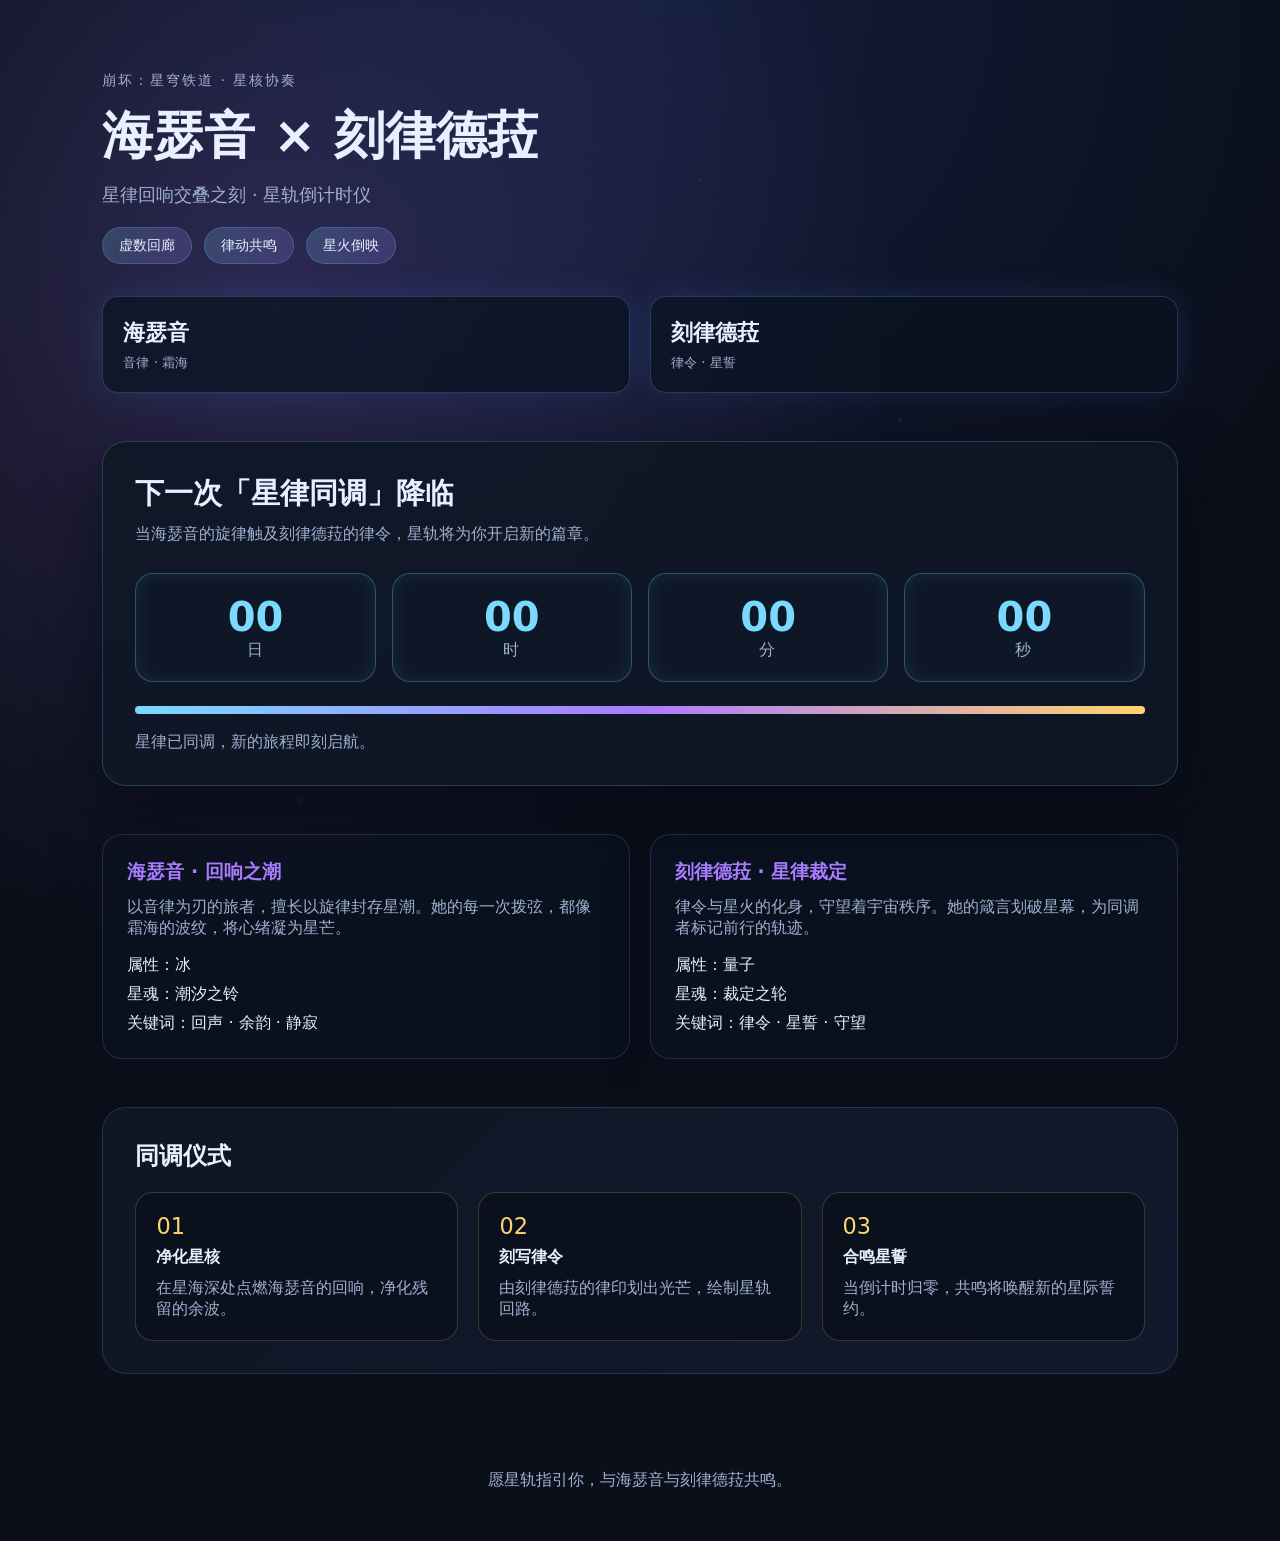
==== commit de34c7f2: "Create HSR themed countdown page" ====
--- a/index.html
+++ b/index.html
@@ -3,240 +3,111 @@
 <head>
     <meta charset="UTF-8">
     <meta name="viewport" content="width=device-width, initial-scale=1.0">
-    <title>2025年照片旅游合集</title>
+    <title>海瑟音 × 刻律德菈｜星轨倒计时</title>
     <link rel="stylesheet" href="styles.css">
-    <!-- EXIF.js库用于提取照片元数据 -->
-    <script src="https://cdn.jsdelivr.net/npm/exif-js@2.3.0/exif.min.js"></script>
 </head>
-<body>
-    <!-- 页面头部 -->
-    <header class="header">
-        <div class="header-content">
-            <h1 class="title">2025年照片旅游合集</h1>
-            <p class="subtitle">记录美好时光，分享旅行故事</p>
+<body data-target-date="2025-12-31T20:00:00">
+    <div class="nebula"></div>
+    <header class="hero">
+        <div class="hero__content">
+            <p class="hero__eyebrow">崩坏：星穹铁道 · 星核协奏</p>
+            <h1 class="hero__title">海瑟音 × 刻律德菈</h1>
+            <p class="hero__subtitle">星律回响交叠之刻 · 星轨倒计时仪</p>
+            <div class="hero__badges">
+                <span>虚数回廊</span>
+                <span>律动共鸣</span>
+                <span>星火倒映</span>
+            </div>
+        </div>
+        <div class="hero__sigils">
+            <div class="sigil sigil--left">
+                <span>海瑟音</span>
+                <small>音律 · 霜海</small>
+            </div>
+            <div class="sigil sigil--right">
+                <span>刻律德菈</span>
+                <small>律令 · 星誓</small>
+            </div>
         </div>
     </header>
 
-    <!-- 导航菜单 -->
-    <nav class="navbar">
-        <div class="nav-container">
-            <ul class="nav-menu">
-                <li class="nav-item"><a href="#home" class="nav-link active">首页</a></li>
-                <li class="nav-item"><a href="#upload" class="nav-link">创建相册</a></li>
-                <li class="nav-item"><a href="#spring" class="nav-link">春季</a></li>
-                <li class="nav-item"><a href="#summer" class="nav-link">夏季</a></li>
-                <li class="nav-item"><a href="#autumn" class="nav-link">秋季</a></li>
-                <li class="nav-item"><a href="#winter" class="nav-link">冬季</a></li>
-                <li class="nav-item"><a href="#about" class="nav-link">关于</a></li>
-            </ul>
-            <!-- 移动端菜单按钮 -->
-            <button class="menu-toggle" id="menuToggle">
-                <span class="bar"></span>
-                <span class="bar"></span>
-                <span class="bar"></span>
-            </button>
-        </div>
-    </nav>
+    <main class="main">
+        <section class="countdown" aria-live="polite">
+            <div class="countdown__header">
+                <h2>下一次「星律同调」降临</h2>
+                <p>当海瑟音的旋律触及刻律德菈的律令，星轨将为你开启新的篇章。</p>
+            </div>
+            <div class="countdown__timer">
+                <div class="time-card">
+                    <span class="time-card__value" id="days">00</span>
+                    <span class="time-card__label">日</span>
+                </div>
+                <div class="time-card">
+                    <span class="time-card__value" id="hours">00</span>
+                    <span class="time-card__label">时</span>
+                </div>
+                <div class="time-card">
+                    <span class="time-card__value" id="minutes">00</span>
+                    <span class="time-card__label">分</span>
+                </div>
+                <div class="time-card">
+                    <span class="time-card__value" id="seconds">00</span>
+                    <span class="time-card__label">秒</span>
+                </div>
+            </div>
+            <div class="countdown__progress">
+                <div class="progress-bar" id="progressBar"></div>
+            </div>
+            <p class="countdown__note" id="countdownNote">星轨校准中，等待回响。</p>
+        </section>
 
-    <!-- 主内容区域 -->
-    <main class="main-content">
-        <!-- 首页横幅 -->
-        <section id="home" class="hero-section">
-            <div class="hero-container">
-                <div class="hero-slideshow" id="heroSlideshow">
-                    <div class="slideshow-slide active">
-                        <img src="https://picsum.photos/1200/600?random=1" alt="旅行照片1" class="hero-image">
-                        <div class="slide-caption">
-                            <h2>春日樱花季</h2>
-                            <p>日本 · 东京</p>
-                        </div>
-                    </div>
-                    <div class="slideshow-slide">
-                        <img src="https://picsum.photos/1200/600?random=2" alt="旅行照片2" class="hero-image">
-                        <div class="slide-caption">
-                            <h2>夏日海滩</h2>
-                            <p>泰国 · 普吉岛</p>
-                        </div>
-                    </div>
-                    <div class="slideshow-slide">
-                        <img src="https://picsum.photos/1200/600?random=3" alt="旅行照片3" class="hero-image">
-                        <div class="slide-caption">
-                            <h2>秋日红叶</h2>
-                            <p>加拿大 · 枫叶大道</p>
-                        </div>
-                    </div>
-                    <div class="slideshow-slide">
-                        <img src="https://picsum.photos/1200/600?random=4" alt="旅行照片4" class="hero-image">
-                        <div class="slide-caption">
-                            <h2>冬日雪景</h2>
-                            <p>瑞士 · 阿尔卑斯山</p>
-                        </div>
-                    </div>
-                </div>
-                <!-- 轮播控制按钮 -->
-                <button class="slideshow-btn prev-btn" id="prevBtn">&#10094;</button>
-                <button class="slideshow-btn next-btn" id="nextBtn">&#10095;</button>
-                <!-- 轮播指示器 -->
-                <div class="slideshow-indicators" id="slideshowIndicators"></div>
+        <section class="lore">
+            <div class="lore__card">
+                <h3>海瑟音 · 回响之潮</h3>
+                <p>以音律为刃的旅者，擅长以旋律封存星潮。她的每一次拨弦，都像霜海的波纹，将心绪凝为星芒。</p>
+                <ul>
+                    <li>属性：冰</li>
+                    <li>星魂：潮汐之铃</li>
+                    <li>关键词：回声 · 余韵 · 静寂</li>
+                </ul>
+            </div>
+            <div class="lore__card">
+                <h3>刻律德菈 · 星律裁定</h3>
+                <p>律令与星火的化身，守望着宇宙秩序。她的箴言划破星幕，为同调者标记前行的轨迹。</p>
+                <ul>
+                    <li>属性：量子</li>
+                    <li>星魂：裁定之轮</li>
+                    <li>关键词：律令 · 星誓 · 守望</li>
+                </ul>
             </div>
         </section>
 
-        <!-- 照片上传区域 -->
-        <section id="upload" class="upload-section">
-            <div class="container">
-                <h2 class="section-title">创建您的专属相册</h2>
-                <p class="section-description">上传您的2025年旅行照片，系统将自动根据时间和地点为您分类整理</p>
-                
-                <div class="upload-container">
-                    <!-- 上传区域 -->
-                    <div class="upload-area" id="uploadArea">
-                        <div class="upload-content">
-                            <div class="upload-icon">📸</div>
-                            <h3>点击或拖拽照片到此处上传</h3>
-                            <p>支持JPG、PNG格式，最多可上传1000张照片</p>
-                            <input type="file" id="fileInput" accept="image/*" multiple>
-                            <button class="upload-btn" id="uploadBtn">选择照片</button>
-                        </div>
-                    </div>
-                    
-                    <!-- 上传信息和控制 -->
-                    <div class="upload-info">
-                        <div class="info-stats">
-                            <span id="photoCount">已选择 0 张照片</span>
-                            <span id="totalSize">总大小: 0 MB</span>
-                            <span id="uploadSpeed">上传速度: 0 MB/s</span>
-                        </div>
-                        <!-- 上传进度条 -->
-                        <div class="upload-progress-container">
-                            <div class="upload-progress" id="uploadProgress">
-                                <div class="upload-progress-bar" id="uploadProgressBar"></div>
-                                <span class="upload-progress-text" id="uploadProgressText">0%</span>
-                            </div>
-                        </div>
-                        <div class="info-actions">
-                            <button class="btn btn-secondary" id="clearBtn">清空选择</button>
-                            <button class="btn btn-primary" id="generateBtn" disabled>生成相册</button>
-                        </div>
-                    </div>
-                    
-                    <!-- 分享功能 -->
-                    <div class="share-container" id="shareContainer" style="display: none;">
-                        <h3>分享您的相册</h3>
-                        <div class="share-content">
-                            <div class="share-link-container">
-                                <input type="text" id="shareLink" readonly placeholder="生成的分享链接">
-                                <button class="btn btn-secondary" id="copyLinkBtn">复制链接</button>
-                            </div>
-                            <p class="share-description">生成的链接可以在手机端查看，支持长网页形式浏览</p>
-                        </div>
-                    </div>
-                    
-                    <!-- 照片预览区域 -->
-                    <div class="preview-container">
-                        <h3>照片预览</h3>
-                        <div class="preview-grid" id="previewGrid"></div>
-                        <div class="preview-placeholder" id="previewPlaceholder">
-                            <p>上传照片后将在这里显示预览</p>
-                        </div>
-                    </div>
+        <section class="ritual">
+            <h2>同调仪式</h2>
+            <div class="ritual__grid">
+                <div class="ritual__item">
+                    <span>01</span>
+                    <h4>净化星核</h4>
+                    <p>在星海深处点燃海瑟音的回响，净化残留的余波。</p>
                 </div>
-            </div>
-        </section>
-
-        <!-- 合集类型切换 -->
-        <section id="gallery" class="gallery-section">
-            <div class="container">
-                <!-- 合集类型切换按钮 -->
-                <div class="gallery-tabs">
-                    <button class="tab-btn active" data-tab="theme">主题相册</button>
-                    <button class="tab-btn" data-tab="timeline">时间线</button>
-                    <button class="tab-btn" data-tab="map">地理位置</button>
+                <div class="ritual__item">
+                    <span>02</span>
+                    <h4>刻写律令</h4>
+                    <p>由刻律德菈的律印划出光芒，绘制星轨回路。</p>
                 </div>
-                
-                <!-- 主题相册视图 -->
-                <div class="tab-content active" id="themeContent">
-                    <h2 class="section-title">主题相册</h2>
-                    <p class="section-description">按主题分类的照片合集</p>
-                    
-                    <!-- 春季照片集 -->
-                    <div class="season-gallery">
-                        <h3 class="season-title">春季旅行</h3>
-                        <p class="season-description">春暖花开，万物复苏，记录春日里的美好时光</p>
-                        <div class="photo-grid" id="springGrid"></div>
-                    </div>
-                    
-                    <!-- 夏季照片集 -->
-                    <div class="season-gallery">
-                        <h3 class="season-title">夏季旅行</h3>
-                        <p class="season-description">阳光沙滩，海浪椰林，享受夏日的热情与活力</p>
-                        <div class="photo-grid" id="summerGrid"></div>
-                    </div>
-                    
-                    <!-- 秋季照片集 -->
-                    <div class="season-gallery">
-                        <h3 class="season-title">秋季旅行</h3>
-                        <p class="season-description">红叶知秋，金风送爽，感受秋天的浪漫与诗意</p>
-                        <div class="photo-grid" id="autumnGrid"></div>
-                    </div>
-                    
-                    <!-- 冬季照片集 -->
-                    <div class="season-gallery">
-                        <h3 class="season-title">冬季旅行</h3>
-                        <p class="season-description">银装素裹，白雪皑皑，体验冬日的纯净与宁静</p>
-                        <div class="photo-grid" id="winterGrid"></div>
-                    </div>
-                </div>
-                
-                <!-- 时间线视图 -->
-                <div class="tab-content" id="timelineContent">
-                    <h2 class="section-title">时间线</h2>
-                    <p class="section-description">按时间顺序排列的照片合集</p>
-                    <div class="timeline-container" id="timelineContainer"></div>
-                </div>
-                
-                <!-- 地理位置视图 -->
-                <div class="tab-content" id="mapContent">
-                    <h2 class="section-title">地理位置</h2>
-                    <p class="section-description">按地理位置分布的照片合集</p>
-                    <div class="map-container" id="mapContainer"></div>
-                </div>
-            </div>
-        </section>
-
-        <!-- 关于页面 -->
-        <section id="about" class="about-section">
-            <div class="container">
-                <h2 class="section-title">关于这个合集</h2>
-                <div class="about-content">
-                    <div class="about-text">
-                        <p>这是一个记录2025年旅行经历的照片合集，包含了春夏秋冬四个季节的精彩瞬间。</p>
-                        <p>通过这个合集，我希望分享旅途中的美好时光，记录那些令人难忘的风景和故事。</p>
-                        <p>每一张照片都有它独特的故事，每一次旅行都带来新的体验和感悟。</p>
-                        <p>感谢您的访问，希望这些照片能给您带来愉悦和灵感！</p>
-                    </div>
-                    <div class="about-image">
-                        <img src="https://picsum.photos/500/300?random=10" alt="关于" class="about-img">
-                    </div>
+                <div class="ritual__item">
+                    <span>03</span>
+                    <h4>合鸣星誓</h4>
+                    <p>当倒计时归零，共鸣将唤醒新的星际誓约。</p>
                 </div>
             </div>
         </section>
     </main>
 
-    <!-- 图片预览模态框 -->
-    <div id="imageModal" class="modal">
-        <span class="close-modal">&times;</span>
-        <img class="modal-content" id="modalImage">
-        <div id="modalCaption" class="modal-caption"></div>
-    </div>
-
-    <!-- 页面底部 -->
     <footer class="footer">
-        <div class="container">
-            <p>&copy; 2025 照片旅游合集. 保留所有权利.</p>
-        </div>
+        <p>愿星轨指引你，与海瑟音与刻律德菈共鸣。</p>
     </footer>
 
-    <!-- JavaScript 文件 -->
     <script src="script.js"></script>
 </body>
-</html>+</html>
--- a/styles.css
+++ b/styles.css
@@ -1,4 +1,17 @@
-/* 全局样式重置 */
+:root {
+    color-scheme: dark;
+    --bg: #0b0f1a;
+    --bg-soft: #11182a;
+    --accent: #7ad9ff;
+    --accent-strong: #a97cff;
+    --accent-warm: #ffd36d;
+    --text: #e8efff;
+    --muted: #9fb0d1;
+    --card: rgba(16, 23, 38, 0.92);
+    --glass: rgba(10, 18, 32, 0.72);
+    --border: rgba(122, 217, 255, 0.2);
+}
+
 * {
     margin: 0;
     padding: 0;
@@ -6,1278 +19,255 @@
 }
 
 body {
-    font-family: 'Segoe UI', Tahoma, Geneva, Verdana, sans-serif;
-    line-height: 1.6;
-    color: #333;
-    background-color: #f8f9fa;
-}
-
-/* 容器样式 */
-.container {
-    max-width: 1200px;
-    margin: 0 auto;
-    padding: 0 20px;
-}
-
-/* 页面头部 */
-.header {
-    background: linear-gradient(135deg, #667eea 0%, #764ba2 100%);
-    color: white;
-    padding: 60px 0;
+    font-family: "PingFang SC", "Microsoft Yahei", system-ui, sans-serif;
+    background: radial-gradient(circle at top, rgba(68, 109, 255, 0.15), transparent 45%),
+        radial-gradient(circle at 20% 20%, rgba(169, 124, 255, 0.2), transparent 40%),
+        var(--bg);
+    color: var(--text);
+    min-height: 100vh;
+    overflow-x: hidden;
+    position: relative;
+}
+
+.nebula {
+    position: fixed;
+    inset: 0;
+    background: url("data:image/svg+xml,%3Csvg width='1200' height='1200' xmlns='http://www.w3.org/2000/svg'%3E%3Ccircle cx='200' cy='200' r='2' fill='%23ffffff' fill-opacity='0.3'/%3E%3Ccircle cx='450' cy='300' r='1.5' fill='%23ffffff' fill-opacity='0.35'/%3E%3Ccircle cx='700' cy='180' r='1' fill='%23ffffff' fill-opacity='0.3'/%3E%3Ccircle cx='900' cy='420' r='2' fill='%23ffffff' fill-opacity='0.2'/%3E%3Ccircle cx='300' cy='800' r='1.5' fill='%23ffffff' fill-opacity='0.25'/%3E%3Ccircle cx='820' cy='760' r='1' fill='%23ffffff' fill-opacity='0.4'/%3E%3C/svg%3E") repeat;
+    opacity: 0.35;
+    pointer-events: none;
+    z-index: 0;
+}
+
+.hero {
+    padding: 72px 8vw 48px;
+    position: relative;
+    z-index: 1;
+    display: grid;
+    gap: 32px;
+}
+
+.hero__content {
+    max-width: 720px;
+}
+
+.hero__eyebrow {
+    text-transform: uppercase;
+    letter-spacing: 2px;
+    font-size: 0.85rem;
+    color: var(--muted);
+}
+
+.hero__title {
+    font-size: clamp(2.5rem, 4vw, 4rem);
+    margin: 12px 0;
+}
+
+.hero__subtitle {
+    font-size: 1.1rem;
+    color: var(--muted);
+    margin-bottom: 20px;
+}
+
+.hero__badges {
+    display: flex;
+    flex-wrap: wrap;
+    gap: 12px;
+}
+
+.hero__badges span {
+    padding: 8px 16px;
+    border-radius: 999px;
+    background: linear-gradient(120deg, rgba(122, 217, 255, 0.2), rgba(169, 124, 255, 0.2));
+    border: 1px solid var(--border);
+    font-size: 0.9rem;
+}
+
+.hero__sigils {
+    display: grid;
+    grid-template-columns: repeat(auto-fit, minmax(220px, 1fr));
+    gap: 20px;
+}
+
+.sigil {
+    background: var(--glass);
+    border: 1px solid var(--border);
+    padding: 20px;
+    border-radius: 16px;
+    box-shadow: 0 0 30px rgba(73, 132, 255, 0.15);
+}
+
+.sigil span {
+    font-size: 1.4rem;
+    font-weight: 600;
+}
+
+.sigil small {
+    display: block;
+    color: var(--muted);
+    margin-top: 6px;
+}
+
+.main {
+    padding: 0 8vw 64px;
+    display: grid;
+    gap: 48px;
+    position: relative;
+    z-index: 1;
+}
+
+.countdown {
+    background: var(--card);
+    border: 1px solid var(--border);
+    padding: 32px;
+    border-radius: 24px;
+    box-shadow: 0 25px 60px rgba(4, 8, 18, 0.6);
+}
+
+.countdown__header h2 {
+    font-size: 1.8rem;
+    margin-bottom: 10px;
+}
+
+.countdown__header p {
+    color: var(--muted);
+    max-width: 600px;
+}
+
+.countdown__timer {
+    display: grid;
+    grid-template-columns: repeat(auto-fit, minmax(140px, 1fr));
+    gap: 16px;
+    margin-top: 28px;
+}
+
+.time-card {
+    background: rgba(15, 24, 40, 0.85);
+    border: 1px solid rgba(122, 217, 255, 0.3);
+    border-radius: 18px;
+    padding: 20px;
     text-align: center;
-    box-shadow: 0 2px 10px rgba(0, 0, 0, 0.1);
-}
-
-.header-content {
-    max-width: 800px;
-    margin: 0 auto;
-}
-
-.title {
+    box-shadow: inset 0 0 18px rgba(122, 217, 255, 0.1);
+}
+
+.time-card__value {
     font-size: 2.5rem;
-    margin-bottom: 10px;
     font-weight: 700;
-}
-
-.subtitle {
-    font-size: 1.2rem;
-    opacity: 0.9;
-    font-weight: 300;
-}
-
-/* 导航栏 */
-.navbar {
-    background-color: white;
-    box-shadow: 0 2px 10px rgba(0, 0, 0, 0.1);
-    position: sticky;
-    top: 0;
-    z-index: 1000;
-}
-
-.nav-container {
-    max-width: 1200px;
-    margin: 0 auto;
-    padding: 0 20px;
-    display: flex;
-    justify-content: space-between;
-    align-items: center;
-    height: 60px;
-}
-
-.nav-menu {
-    display: flex;
+    color: var(--accent);
+    display: block;
+}
+
+.time-card__label {
+    margin-top: 6px;
+    color: var(--muted);
+    letter-spacing: 2px;
+}
+
+.countdown__progress {
+    margin-top: 24px;
+    height: 8px;
+    background: rgba(122, 217, 255, 0.08);
+    border-radius: 999px;
+    overflow: hidden;
+}
+
+.progress-bar {
+    height: 100%;
+    width: 0%;
+    background: linear-gradient(90deg, var(--accent), var(--accent-strong), var(--accent-warm));
+    transition: width 0.6s ease;
+}
+
+.countdown__note {
+    margin-top: 18px;
+    color: var(--muted);
+}
+
+.lore {
+    display: grid;
+    grid-template-columns: repeat(auto-fit, minmax(260px, 1fr));
+    gap: 20px;
+}
+
+.lore__card {
+    background: var(--glass);
+    border-radius: 20px;
+    padding: 24px;
+    border: 1px solid rgba(169, 124, 255, 0.2);
+    box-shadow: 0 18px 40px rgba(9, 14, 25, 0.5);
+}
+
+.lore__card h3 {
+    margin-bottom: 12px;
+    color: var(--accent-strong);
+}
+
+.lore__card p {
+    color: var(--muted);
+    margin-bottom: 16px;
+}
+
+.lore__card ul {
     list-style: none;
+    display: grid;
+    gap: 8px;
+    color: var(--text);
+}
+
+.ritual {
+    background: linear-gradient(135deg, rgba(16, 23, 38, 0.95), rgba(18, 28, 48, 0.85));
+    border-radius: 24px;
+    padding: 32px;
+    border: 1px solid rgba(122, 217, 255, 0.15);
+}
+
+.ritual h2 {
+    margin-bottom: 20px;
+}
+
+.ritual__grid {
+    display: grid;
+    grid-template-columns: repeat(auto-fit, minmax(220px, 1fr));
     gap: 20px;
 }
 
-.nav-link {
-    text-decoration: none;
-    color: #333;
-    font-weight: 500;
-    padding: 8px 15px;
-    border-radius: 4px;
-    transition: all 0.3s ease;
-}
-
-.nav-link:hover, .nav-link.active {
-    color: #667eea;
-    background-color: #f0f4ff;
-}
-
-/* 移动端菜单按钮 */
-.menu-toggle {
-    display: none;
-    flex-direction: column;
-    cursor: pointer;
-    background: none;
-    border: none;
-}
-
-.bar {
-    width: 25px;
-    height: 3px;
-    background-color: #333;
-    margin: 3px 0;
-    transition: 0.3s;
-}
-
-/* 主内容区域 */
-.main-content {
-    padding: 40px 0;
-}
-
-/* 英雄区域 - 轮播图 */
-.hero-section {
-    position: relative;
-    height: 60vh;
-    overflow: hidden;
-    margin-bottom: 40px;
-}
-
-.hero-container {
-    position: relative;
-    height: 100%;
-}
-
-.hero-slideshow {
-    position: relative;
-    height: 100%;
-}
-
-.slideshow-slide {
-    position: absolute;
-    top: 0;
-    left: 0;
-    width: 100%;
-    height: 100%;
-    opacity: 0;
-    transition: opacity 1s ease;
-}
-
-.slideshow-slide.active {
-    opacity: 1;
-}
-
-.hero-image {
-    width: 100%;
-    height: 100%;
-    object-fit: cover;
-}
-
-.slide-caption {
-    position: absolute;
-    bottom: 0;
-    left: 0;
-    right: 0;
-    background: linear-gradient(to top, rgba(0, 0, 0, 0.7), transparent);
-    color: white;
-    padding: 40px;
-}
-
-.slide-caption h2 {
-    font-size: 2rem;
-    margin-bottom: 10px;
-}
-
-.slide-caption p {
-    font-size: 1.2rem;
-    opacity: 0.9;
-}
-
-/* 轮播控制按钮 */
-.slideshow-btn {
-    position: absolute;
-    top: 50%;
-    transform: translateY(-50%);
-    background: rgba(0, 0, 0, 0.5);
-    color: white;
-    border: none;
-    padding: 15px;
-    font-size: 1.5rem;
-    cursor: pointer;
-    z-index: 10;
-    transition: all 0.3s ease;
-    border-radius: 50%;
-}
-
-.slideshow-btn:hover {
-    background: rgba(0, 0, 0, 0.8);
-    transform: translateY(-50%) scale(1.1);
-}
-
-.prev-btn {
-    left: 20px;
-}
-
-.next-btn {
-    right: 20px;
-}
-
-/* 轮播指示器 */
-.slideshow-indicators {
-    position: absolute;
-    bottom: 20px;
-    left: 50%;
-    transform: translateX(-50%);
-    display: flex;
-    gap: 10px;
-    z-index: 10;
-}
-
-.indicator {
-    width: 12px;
-    height: 12px;
-    background: rgba(255, 255, 255, 0.5);
-    border-radius: 50%;
-    cursor: pointer;
-    transition: all 0.3s ease;
-}
-
-.indicator.active {
-    background: white;
-    transform: scale(1.2);
-}
-
-/* 照片集区域 */
-.gallery-section {
-    margin-bottom: 60px;
-}
-
-.section-title {
-    font-size: 2rem;
+.ritual__item {
+    background: rgba(10, 16, 28, 0.9);
+    border-radius: 18px;
+    padding: 20px;
+    border: 1px solid rgba(255, 211, 109, 0.2);
+}
+
+.ritual__item span {
+    font-size: 1.4rem;
+    color: var(--accent-warm);
+}
+
+.ritual__item h4 {
+    margin: 8px 0 10px;
+}
+
+.ritual__item p {
+    color: var(--muted);
+}
+
+.footer {
     text-align: center;
-    margin-bottom: 15px;
-    color: #333;
-}
-
-.section-description {
-    text-align: center;
-    color: #666;
-    margin-bottom: 40px;
-    max-width: 600px;
-    margin-left: auto;
-    margin-right: auto;
-}
-
-/* 照片网格 */
-.photo-grid {
-    display: grid;
-    grid-template-columns: repeat(auto-fill, minmax(280px, 1fr));
-    gap: 20px;
-}
-
-.photo-item {
-    position: relative;
-    overflow: hidden;
-    border-radius: 8px;
-    box-shadow: 0 4px 15px rgba(0, 0, 0, 0.1);
-    transition: all 0.3s ease;
-    cursor: pointer;
-}
-
-.photo-item:hover {
-    transform: translateY(-5px);
-    box-shadow: 0 8px 25px rgba(0, 0, 0, 0.15);
-}
-
-.photo-img {
-    width: 100%;
-    height: 250px;
-    object-fit: cover;
-    transition: transform 0.3s ease;
-}
-
-.photo-item:hover .photo-img {
-    transform: scale(1.1);
-}
-
-.photo-overlay {
-    position: absolute;
-    bottom: 0;
-    left: 0;
-    right: 0;
-    background: linear-gradient(to top, rgba(0, 0, 0, 0.7), transparent);
-    color: white;
-    padding: 20px;
-    transform: translateY(100%);
-    transition: transform 0.3s ease;
-}
-
-.photo-item:hover .photo-overlay {
-    transform: translateY(0);
-}
-
-.photo-title {
-    font-size: 1.2rem;
-    margin-bottom: 5px;
-}
-
-.photo-location {
-    font-size: 0.9rem;
-    opacity: 0.9;
-}
-
-.photo-date {
-    font-size: 0.85rem;
-    opacity: 0.8;
-    margin-top: 5px;
-}
-
-/* 合集类型切换样式 */
-.gallery-tabs {
-    display: flex;
-    gap: 10px;
-    margin-bottom: 40px;
-    justify-content: center;
-    flex-wrap: wrap;
-}
-
-.tab-btn {
-    padding: 12px 24px;
-    background-color: #f0f4ff;
-    color: #667eea;
-    border: 2px solid #667eea;
-    border-radius: 25px;
-    cursor: pointer;
-    font-size: 1rem;
-    font-weight: 600;
-    transition: all 0.3s ease;
-    outline: none;
-}
-
-.tab-btn:hover {
-    background-color: #667eea;
-    color: white;
-    transform: translateY(-2px);
-    box-shadow: 0 4px 12px rgba(102, 126, 234, 0.3);
-}
-
-.tab-btn.active {
-    background-color: #667eea;
-    color: white;
-    box-shadow: 0 4px 12px rgba(102, 126, 234, 0.3);
-}
-
-.tab-content {
-    display: none;
-}
-
-.tab-content.active {
-    display: block;
-    animation: fadeIn 0.5s ease;
-}
-
-@keyframes fadeIn {
-    from {
-        opacity: 0;
-        transform: translateY(20px);
+    padding: 32px 0 50px;
+    color: var(--muted);
+    position: relative;
+    z-index: 1;
+}
+
+@media (max-width: 640px) {
+    .hero {
+        padding: 56px 6vw 32px;
     }
-    to {
-        opacity: 1;
-        transform: translateY(0);
+
+    .main {
+        padding: 0 6vw 48px;
     }
-}
-
-/* 季节相册样式 */
-.season-gallery {
-    margin-bottom: 60px;
-    padding: 30px;
-    background-color: white;
-    border-radius: 12px;
-    box-shadow: 0 4px 20px rgba(0, 0, 0, 0.08);
-}
-
-.season-title {
-    font-size: 1.5rem;
-    color: #333;
-    margin-bottom: 10px;
-}
-
-.season-description {
-    color: #666;
-    margin-bottom: 30px;
-    font-size: 1rem;
-}
-
-/* 时间线样式 */
-.timeline-container {
-    position: relative;
-    max-width: 1200px;
-    margin: 0 auto;
-    padding: 40px 0;
-}
-
-/* 时间线中心线 */
-.timeline-container::before {
-    content: '';
-    position: absolute;
-    width: 4px;
-    background-color: #667eea;
-    top: 0;
-    bottom: 0;
-    left: 50%;
-    transform: translateX(-50%);
-    border-radius: 2px;
-}
-
-.timeline-item {
-    padding: 20px 40px;
-    position: relative;
-    background-color: inherit;
-    width: 50%;
-}
-
-/* 时间线节点 */
-.timeline-item::after {
-    content: '';
-    position: absolute;
-    width: 20px;
-    height: 20px;
-    right: -10px;
-    background-color: white;
-    border: 4px solid #667eea;
-    top: 25px;
-    border-radius: 50%;
-    z-index: 1;
-}
-
-/* 左侧时间线 */
-.timeline-item.left {
-    left: 0;
-}
-
-/* 右侧时间线 */
-.timeline-item.right {
-    left: 50%;
-}
-
-/* 右侧时间线节点位置 */
-.timeline-item.right::after {
-    left: -10px;
-}
-
-/* 时间线内容 */
-.timeline-content {
-    padding: 20px;
-    background-color: white;
-    border-radius: 8px;
-    box-shadow: 0 4px 20px rgba(0, 0, 0, 0.1);
-}
-
-.timeline-date {
-    font-weight: 600;
-    color: #667eea;
-    margin-bottom: 10px;
-    font-size: 1.1rem;
-}
-
-.timeline-title {
-    font-size: 1.2rem;
-    margin-bottom: 15px;
-    color: #333;
-}
-
-.timeline-photos {
-    display: grid;
-    grid-template-columns: repeat(auto-fill, minmax(100px, 1fr));
-    gap: 10px;
-    margin-top: 15px;
-}
-
-.timeline-photo {
-    width: 100%;
-    height: 80px;
-    object-fit: cover;
-    border-radius: 4px;
-    cursor: pointer;
-    transition: all 0.3s ease;
-}
-
-.timeline-photo:hover {
-    transform: scale(1.1);
-    box-shadow: 0 4px 12px rgba(0, 0, 0, 0.15);
-}
-
-/* 地图容器样式 */
-.map-container {
-    height: 600px;
-    background-color: #f8f9fa;
-    border-radius: 8px;
-    box-shadow: 0 4px 20px rgba(0, 0, 0, 0.1);
-    display: flex;
-    align-items: center;
-    justify-content: center;
-    color: #666;
-    font-size: 1.2rem;
-    font-style: italic;
-    position: relative;
-    overflow: auto;
-}
-
-.map-container::before {
-    content: '';
-    position: absolute;
-    top: 0;
-    left: 0;
-    right: 0;
-    bottom: 0;
-    background: linear-gradient(135deg, #667eea 0%, #764ba2 100%);
-    opacity: 0.1;
-    z-index: 0;
-}
-
-.map-container > * {
-    position: relative;
-    z-index: 1;
-}
-
-/* 位置列表样式 */
-.location-list {
-    width: 100%;
-    max-width: 1000px;
-    padding: 20px;
-}
-
-.location-list h3 {
-    text-align: center;
-    margin-bottom: 40px;
-    color: #333;
-    font-size: 1.8rem;
-}
-
-.location-list ul {
-    list-style: none;
-    padding: 0;
-    margin: 0;
-}
-
-.location-item {
-    background-color: white;
-    border-radius: 8px;
-    padding: 20px;
-    margin-bottom: 20px;
-    box-shadow: 0 4px 20px rgba(0, 0, 0, 0.1);
-    transition: all 0.3s ease;
-}
-
-.location-item:hover {
-    transform: translateY(-2px);
-    box-shadow: 0 6px 25px rgba(0, 0, 0, 0.15);
-}
-
-.location-item h4 {
-    margin: 0 0 10px 0;
-    color: #667eea;
-    font-size: 1.3rem;
-}
-
-.location-item p {
-    margin: 0 0 15px 0;
-    color: #666;
-    font-size: 0.95rem;
-}
-
-.location-photos {
-    display: grid;
-    grid-template-columns: repeat(auto-fill, minmax(120px, 1fr));
-    gap: 10px;
-}
-
-/* 时间线中更多照片样式 */
-.timeline-more {
-    display: flex;
-    align-items: center;
-    justify-content: center;
-    width: 100%;
-    height: 80px;
-    background-color: #f0f4ff;
-    color: #667eea;
-    font-weight: 600;
-    border-radius: 4px;
-    cursor: pointer;
-    transition: all 0.3s ease;
-}
-
-.timeline-more:hover {
-    background-color: #667eea;
-    color: white;
-    transform: scale(1.05);
-}
-
-/* 响应式设计 */
-@media (max-width: 768px) {
-    .timeline-container::before {
-        left: 31px;
-    }
-    
-    .timeline-item {
-        width: 100%;
-        padding-left: 70px;
-        padding-right: 25px;
-    }
-    
-    .timeline-item::after {
-        left: 21px;
-    }
-    
-    .timeline-item.right {
-        left: 0%;
-    }
-    
-    .timeline-item.right::after {
-        left: 21px;
-    }
-    
-    .gallery-tabs {
-        gap: 8px;
-    }
-    
-    .tab-btn {
-        padding: 10px 20px;
-        font-size: 0.9rem;
-    }
-    
-    .location-photos {
-        grid-template-columns: repeat(auto-fill, minmax(90px, 1fr));
-        gap: 8px;
-    }
-    
-    .timeline-photo {
-        height: 70px;
-    }
-    
-    .timeline-more {
-        height: 70px;
-    }
-}
-
-/* 关于区域 */
-.about-section {
-    background-color: #f0f4ff;
-    padding: 60px 0;
-    border-radius: 8px;
-}
-
-.about-content {
-    display: flex;
-    gap: 40px;
-    align-items: center;
-}
-
-.about-text {
-    flex: 1;
-    font-size: 1.1rem;
-    line-height: 1.8;
-}
-
-.about-image {
-    flex: 1;
-    max-width: 500px;
-}
-
-.about-img {
-    width: 100%;
-    border-radius: 8px;
-    box-shadow: 0 4px 15px rgba(0, 0, 0, 0.1);
-}
-
-/* 图片预览模态框 */
-.modal {
-    display: none;
-    position: fixed;
-    z-index: 2000;
-    left: 0;
-    top: 0;
-    width: 100%;
-    height: 100%;
-    overflow: auto;
-    background-color: rgba(0, 0, 0, 0.9);
-    padding: 20px;
-}
-
-.modal.show {
-    display: flex;
-    justify-content: center;
-    align-items: center;
-}
-
-.modal-content {
-    max-width: 90%;
-    max-height: 90vh;
-    object-fit: contain;
-    border-radius: 8px;
-}
-
-.close-modal {
-    position: absolute;
-    top: 20px;
-    right: 35px;
-    color: #f1f1f1;
-    font-size: 40px;
-    font-weight: bold;
-    cursor: pointer;
-    transition: 0.3s;
-    z-index: 2100;
-}
-
-.close-modal:hover, .close-modal:focus {
-    color: #bbb;
-    text-decoration: none;
-    cursor: pointer;
-}
-
-.modal-caption {
-    text-align: center;
-    color: #ccc;
-    padding: 10px 0;
-    font-size: 1.1rem;
-}
-
-/* 页面底部 */
-.footer {
-    background-color: #333;
-    color: white;
-    text-align: center;
-    padding: 30px 0;
-    margin-top: 60px;
-}
-
-.footer p {
-    opacity: 0.8;
-}
-
-/* 上传区域 */
-.upload-section {
-    background-color: #f8f9fa;
-    padding: 60px 0;
-    margin-bottom: 40px;
-}
-
-.upload-container {
-    background-color: white;
-    border-radius: 12px;
-    padding: 30px;
-    box-shadow: 0 4px 20px rgba(0, 0, 0, 0.1);
-}
-
-/* 上传区域样式 */
-.upload-area {
-    border: 2px dashed #667eea;
-    border-radius: 12px;
-    padding: 50px;
-    text-align: center;
-    cursor: pointer;
-    transition: all 0.3s ease;
-    margin-bottom: 20px;
-}
-
-.upload-area:hover,
-.upload-area.dragover {
-    border-color: #764ba2;
-    background-color: #f0f4ff;
-    transform: translateY(-2px);
-}
-
-.upload-content {
-    display: flex;
-    flex-direction: column;
-    align-items: center;
-    gap: 15px;
-}
-
-.upload-icon {
-    font-size: 4rem;
-    margin-bottom: 10px;
-}
-
-.upload-area h3 {
-    font-size: 1.5rem;
-    color: #333;
-    margin: 0;
-}
-
-.upload-area p {
-    color: #666;
-    margin: 0;
-    font-size: 0.95rem;
-}
-
-/* 文件输入样式 */
-#fileInput {
-    display: none;
-}
-
-/* 按钮样式 */
-.btn {
-    padding: 12px 24px;
-    border: none;
-    border-radius: 8px;
-    font-size: 1rem;
-    font-weight: 600;
-    cursor: pointer;
-    transition: all 0.3s ease;
-    text-decoration: none;
-    display: inline-block;
-    text-align: center;
-}
-
-.btn-primary {
-    background-color: #667eea;
-    color: white;
-}
-
-.btn-primary:hover {
-    background-color: #5568d3;
-    transform: translateY(-2px);
-    box-shadow: 0 4px 12px rgba(102, 126, 234, 0.3);
-}
-
-.btn-primary:disabled {
-    background-color: #bcc2e6;
-    cursor: not-allowed;
-    transform: none;
-    box-shadow: none;
-}
-
-.btn-secondary {
-    background-color: #e9ecef;
-    color: #333;
-}
-
-.btn-secondary:hover {
-    background-color: #dee2e6;
-    transform: translateY(-2px);
-}
-
-.upload-btn {
-    background-color: #667eea;
-    color: white;
-    padding: 12px 30px;
-    border: none;
-    border-radius: 8px;
-    font-size: 1rem;
-    font-weight: 600;
-    cursor: pointer;
-    transition: all 0.3s ease;
-    margin-top: 10px;
-}
-
-.upload-btn:hover {
-    background-color: #5568d3;
-    transform: translateY(-2px);
-    box-shadow: 0 4px 12px rgba(102, 126, 234, 0.3);
-}
-
-/* 上传信息样式 */
-.upload-info {
-    display: flex;
-    justify-content: space-between;
-    align-items: center;
-    margin-bottom: 30px;
-    padding: 20px;
-    background-color: #f8f9fa;
-    border-radius: 8px;
-}
-
-.info-stats {
-    display: flex;
-    gap: 30px;
-    font-size: 0.95rem;
-    color: #555;
-}
-
-.info-actions {
-    display: flex;
-    gap: 15px;
-}
-
-/* 上传进度条样式 */
-.upload-progress-container {
-    margin: 20px 0;
-    width: 100%;
-}
-
-.upload-progress {
-    position: relative;
-    width: 100%;
-    height: 20px;
-    background-color: #e9ecef;
-    border-radius: 10px;
-    overflow: hidden;
-    box-shadow: inset 0 1px 3px rgba(0, 0, 0, 0.1);
-}
-
-.upload-progress-bar {
-    height: 100%;
-    background: linear-gradient(90deg, #667eea 0%, #764ba2 100%);
-    border-radius: 10px;
-    transition: width 0.3s ease;
-    width: 0%;
-}
-
-.upload-progress-text {
-    position: absolute;
-    top: 50%;
-    left: 50%;
-    transform: translate(-50%, -50%);
-    color: white;
-    font-size: 12px;
-    font-weight: 600;
-    text-shadow: 0 1px 2px rgba(0, 0, 0, 0.3);
-}
-
-/* 上传速度显示样式 */
-#uploadSpeed {
-    color: #667eea;
-    font-weight: 500;
-}
-
-/* 分享功能样式 */
-.share-container {
-    background-color: white;
-    border-radius: 12px;
-    padding: 30px;
-    margin-top: 40px;
-    box-shadow: 0 4px 20px rgba(0, 0, 0, 0.1);
-}
-
-.share-container h3 {
-    margin-top: 0;
-    margin-bottom: 20px;
-    color: #333;
-    font-size: 1.5rem;
-    text-align: center;
-}
-
-.share-content {
-    max-width: 600px;
-    margin: 0 auto;
-}
-
-.share-link-container {
-    display: flex;
-    gap: 10px;
-    margin-bottom: 20px;
-    align-items: center;
-}
-
-#shareLink {
-    flex: 1;
-    padding: 12px 15px;
-    border: 2px solid #e0e7ff;
-    border-radius: 8px;
-    font-size: 1rem;
-    background-color: #f8fafc;
-    color: #334155;
-    outline: none;
-    transition: all 0.3s ease;
-}
-
-#shareLink:focus {
-    border-color: #667eea;
-    box-shadow: 0 0 0 3px rgba(102, 126, 234, 0.1);
-}
-
-.share-description {
-    text-align: center;
-    color: #666;
-    font-size: 0.95rem;
-    margin: 0;
-}
-
-/* 照片预览区域样式 */
-.preview-container {
-    margin-top: 30px;
-}
-
-.preview-container h3 {
-    margin-bottom: 20px;
-    color: #333;
-    font-size: 1.3rem;
-}
-
-.preview-grid {
-    display: grid;
-    grid-template-columns: repeat(auto-fill, minmax(120px, 1fr));
-    gap: 12px;
-    margin-top: 20px;
-    max-height: 400px;
-    overflow-y: auto;
-    padding: 10px;
-    background-color: #f8f9fa;
-    border-radius: 8px;
-}
-
-.preview-item {
-    position: relative;
-    border-radius: 6px;
-    overflow: hidden;
-    box-shadow: 0 2px 8px rgba(0, 0, 0, 0.1);
-    cursor: pointer;
-    transition: all 0.3s ease;
-}
-
-.preview-item:hover {
-    transform: scale(1.05);
-    box-shadow: 0 4px 12px rgba(0, 0, 0, 0.15);
-}
-
-.preview-item img {
-    width: 100%;
-    height: 100px;
-    object-fit: cover;
-}
-
-.preview-item .remove-btn {
-    position: absolute;
-    top: 5px;
-    right: 5px;
-    background-color: rgba(255, 0, 0, 0.8);
-    color: white;
-    border: none;
-    border-radius: 50%;
-    width: 24px;
-    height: 24px;
-    font-size: 14px;
-    cursor: pointer;
-    display: flex;
-    align-items: center;
-    justify-content: center;
-    transition: all 0.3s ease;
-    opacity: 0;
-}
-
-.preview-item:hover .remove-btn {
-    opacity: 1;
-}
-
-.preview-item .remove-btn:hover {
-    background-color: rgba(255, 0, 0, 1);
-    transform: scale(1.1);
-}
-
-/* 预览占位符 */
-.preview-placeholder {
-    text-align: center;
-    padding: 60px 20px;
-    color: #999;
-    background-color: #f8f9fa;
-    border-radius: 8px;
-    font-style: italic;
-}
-
-/* 滚动条样式 */
-.preview-grid::-webkit-scrollbar {
-    width: 8px;
-}
-
-.preview-grid::-webkit-scrollbar-track {
-    background: #f1f1f1;
-    border-radius: 4px;
-}
-
-.preview-grid::-webkit-scrollbar-thumb {
-    background: #c1c1c1;
-    border-radius: 4px;
-}
-
-.preview-grid::-webkit-scrollbar-thumb:hover {
-    background: #a8a8a8;
-}
-
-/* 响应式设计 */
-@media (max-width: 768px) {
-    .upload-container {
-        padding: 20px;
-    }
-    
-    .upload-area {
-        padding: 30px 20px;
-    }
-    
-    .upload-icon {
-        font-size: 3rem;
-    }
-    
-    .upload-area h3 {
-        font-size: 1.3rem;
-    }
-    
-    .upload-info {
-        flex-direction: column;
-        gap: 20px;
-        text-align: center;
-    }
-    
-    .info-stats {
-        flex-direction: column;
-        gap: 10px;
-    }
-    
-    .info-actions {
-        flex-direction: column;
-        width: 100%;
-    }
-    
-    .btn {
-        width: 100%;
-    }
-    
-    .preview-grid {
-        grid-template-columns: repeat(auto-fill, minmax(100px, 1fr));
-        gap: 10px;
-    }
-    
-    .preview-item img {
-        height: 80px;
-    }
-}
-
-@media (max-width: 480px) {
-    .upload-section {
-        padding: 40px 0;
-    }
-    
-    .upload-area {
-        padding: 25px 15px;
-    }
-    
-    .upload-icon {
-        font-size: 2.5rem;
-    }
-    
-    .upload-area h3 {
-        font-size: 1.2rem;
-    }
-    
-    .preview-grid {
-        grid-template-columns: repeat(auto-fill, minmax(80px, 1fr));
-        gap: 8px;
-    }
-    
-    .preview-item img {
-        height: 70px;
-    }
-}
-
-/* 响应式设计 */
-@media (max-width: 768px) {
-    /* 头部 */
-    .header {
-        padding: 40px 20px;
-    }
-    
-    .title {
+
+    .time-card__value {
         font-size: 2rem;
     }
-    
-    /* 导航栏 */
-    .nav-menu {
-        display: none;
-        flex-direction: column;
-        width: 100%;
-        position: absolute;
-        top: 60px;
-        left: 0;
-        background-color: white;
-        box-shadow: 0 4px 10px rgba(0, 0, 0, 0.1);
-        padding: 20px;
-    }
-    
-    .nav-menu.active {
-        display: flex;
-    }
-    
-    .menu-toggle {
-        display: flex;
-    }
-    
-    /* 英雄区域 */
-    .hero-section {
-        height: 50vh;
-    }
-    
-    .slide-caption h2 {
-        font-size: 1.5rem;
-    }
-    
-    .slide-caption p {
-        font-size: 1rem;
-    }
-    
-    /* 照片网格 */
-    .photo-grid {
-        grid-template-columns: repeat(auto-fill, minmax(250px, 1fr));
-        gap: 15px;
-    }
-    
-    /* 关于区域 */
-    .about-content {
-        flex-direction: column;
-        text-align: center;
-    }
-    
-    .about-image {
-        max-width: 100%;
-    }
-    
-    /* 模态框 */
-    .close-modal {
-        font-size: 30px;
-        top: 10px;
-        right: 20px;
-    }
-}
-
-@media (max-width: 480px) {
-    /* 头部 */
-    .title {
-        font-size: 1.8rem;
-    }
-    
-    .subtitle {
-        font-size: 1rem;
-    }
-    
-    /* 英雄区域 */
-    .hero-section {
-        height: 40vh;
-    }
-    
-    .slideshow-btn {
-        padding: 10px;
-        font-size: 1.2rem;
-    }
-    
-    /* 照片网格 */
-    .photo-grid {
-        grid-template-columns: 1fr;
-        gap: 15px;
-    }
-    
-    .photo-img {
-        height: 200px;
-    }
-    
-    /* 主内容区域 */
-    .main-content {
-        padding: 20px 0;
-    }
-    
-    .gallery-section {
-        margin-bottom: 40px;
-    }
-}
-
-/* 平滑滚动 */
-html {
-    scroll-behavior: smooth;
-}
-
-/* 加载动画 */
-.photo-item {
-    animation: fadeInUp 0.6s ease;
-}
-
-@keyframes fadeInUp {
-    from {
-        opacity: 0;
-        transform: translateY(30px);
-    }
-    to {
-        opacity: 1;
-        transform: translateY(0);
-    }
-}
-
-/* 延迟加载动画 */
-.photo-item:nth-child(1) { animation-delay: 0.1s; }
-.photo-item:nth-child(2) { animation-delay: 0.2s; }
-.photo-item:nth-child(3) { animation-delay: 0.3s; }
-.photo-item:nth-child(4) { animation-delay: 0.4s; }
-.photo-item:nth-child(5) { animation-delay: 0.5s; }
-.photo-item:nth-child(6) { animation-delay: 0.6s; }
-.photo-item:nth-child(7) { animation-delay: 0.7s; }
-.photo-item:nth-child(8) { animation-delay: 0.8s; }
-.photo-item:nth-child(9) { animation-delay: 0.9s; }
-.photo-item:nth-child(10) { animation-delay: 1s; }+}
